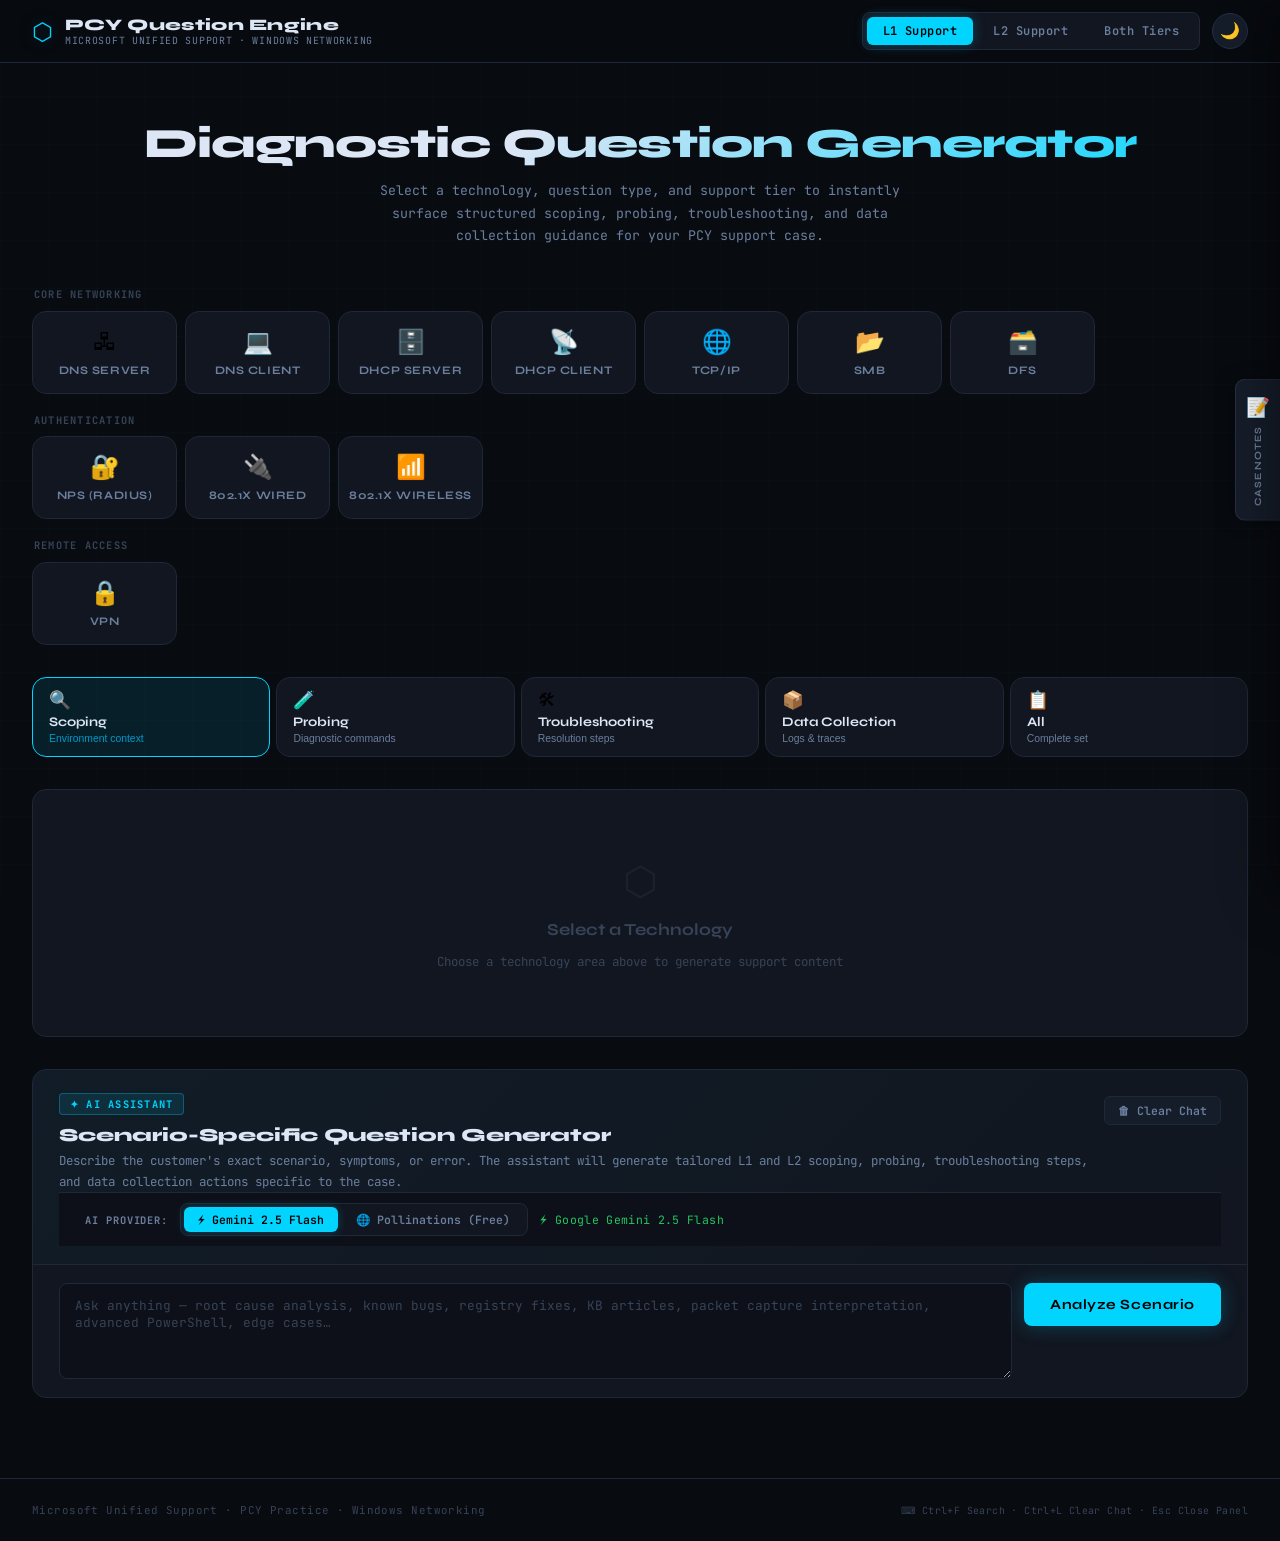
==== index.html @ 1c59b658 "ver1.7 — files at root" ====
<!DOCTYPE html>
<html lang="en">
<head>
  <meta charset="UTF-8" />
  <meta name="viewport" content="width=device-width, initial-scale=1.0"/>
  <title>PCY Question Engine — MS Unified Support</title>
  <link rel="preconnect" href="https://fonts.googleapis.com">
  <link href="https://fonts.googleapis.com/css2?family=JetBrains+Mono:wght@400;600;700&family=Syne:wght@400;600;700;800&display=swap" rel="stylesheet">
  <link rel="stylesheet" href="styles.css"/>
</head>
<body>

<div class="bg-grid"></div>

<header class="header">
  <div class="header-inner">
    <div class="logo">
      <span class="logo-icon">⬡</span>
      <div class="logo-text">
        <span class="logo-title">PCY Question Engine</span>
        <span class="logo-sub">Microsoft Unified Support · Windows Networking</span>
      </div>
    </div>
    <div class="header-right">
      <div class="tier-toggle">
        <button class="tier-btn active" data-tier="l1" onclick="setTier('l1')" aria-label="L1 Support tier">L1 Support</button>
        <button class="tier-btn" data-tier="l2" onclick="setTier('l2')" aria-label="L2 Support tier">L2 Support</button>
        <button class="tier-btn" data-tier="both" onclick="setTier('both')" aria-label="Both tiers">Both Tiers</button>
      </div>
      <button class="theme-toggle" id="themeToggle" onclick="toggleTheme()" aria-label="Toggle theme">
        <span class="theme-toggle-icon" id="themeIcon">🌙</span>
        <span class="theme-toggle-tooltip" id="themeTooltip">Light</span>
      </button>
    </div>
  </div>
</header>

<main class="main">

  <section class="hero">
    <h1 class="hero-title">Diagnostic Question Generator</h1>
    <p class="hero-sub">Select a technology, question type, and support tier to instantly surface structured scoping, probing, troubleshooting, and data collection guidance for your PCY support case.</p>
  </section>

  <!-- Technology Selection -->
  <div class="controls-row" id="techSection"></div>

  <!-- Question Type Tabs -->
  <div class="qtype-tabs" id="questionTypeRow">
    <button class="qtype-tab active" data-type="scoping" onclick="setQtype('scoping')" aria-label="Scoping questions">
      <span class="qtype-tab-icon">🔍</span><span class="qtype-tab-label">Scoping</span>
      <span class="qtype-tab-desc">Environment context</span>
    </button>
    <button class="qtype-tab" data-type="probing" onclick="setQtype('probing')" aria-label="Probing questions">
      <span class="qtype-tab-icon">🧪</span><span class="qtype-tab-label">Probing</span>
      <span class="qtype-tab-desc">Diagnostic commands</span>
    </button>
    <button class="qtype-tab" data-type="troubleshooting" onclick="setQtype('troubleshooting')" aria-label="Troubleshooting steps">
      <span class="qtype-tab-icon">🛠</span><span class="qtype-tab-label">Troubleshooting</span>
      <span class="qtype-tab-desc">Resolution steps</span>
    </button>
    <button class="qtype-tab" data-type="datacollection" onclick="setQtype('datacollection')" aria-label="Data collection">
      <span class="qtype-tab-icon">📦</span><span class="qtype-tab-label">Data Collection</span>
      <span class="qtype-tab-desc">Logs & traces</span>
    </button>
    <button class="qtype-tab" data-type="all" onclick="setQtype('all')" aria-label="All question types">
      <span class="qtype-tab-icon">📋</span><span class="qtype-tab-label">All</span>
      <span class="qtype-tab-desc">Complete set</span>
    </button>
  </div>

  <!-- Output Area -->
  <div class="output-area" id="outputArea">
    <div class="empty-state" id="emptyState">
      <div class="empty-icon">⬡</div>
      <div class="empty-title">Select a Technology</div>
      <div class="empty-desc">Choose a technology area above to generate support content</div>
    </div>
    <div class="questions-output" id="questionsOutput" style="display:none;">
      <div class="output-header">
        <div class="output-meta" id="outputMeta"></div>
        <div class="output-actions">
          <button class="action-btn" onclick="copyAll()" aria-label="Copy all questions">📋 Copy All</button>
          <!-- Export dropdown -->
          <div class="export-dropdown" id="exportDropdown">
            <button class="action-btn export-trigger" onclick="toggleExportMenu()" aria-haspopup="true" aria-label="Export options">⬇ Export ▾</button>
            <div class="export-menu" id="exportMenu" role="menu">
              <button class="export-item" onclick="exportTxt()" role="menuitem">📄 Export .txt</button>
              <button class="export-item" onclick="exportMd()"  role="menuitem">📝 Export .md</button>
              <button class="export-item" onclick="exportHtml()" role="menuitem">🌐 Export .html</button>
            </div>
          </div>
          <button class="action-btn" onclick="clearChecked()" aria-label="Clear all checkmarks" title="Clear checkmarks">☐ Clear Checks</button>
        </div>
      </div>
      <!-- Search bar -->
      <div class="search-bar-row">
        <span class="search-icon">🔍</span>
        <input class="search-input" id="searchInput" type="text" placeholder="Search questions… (Ctrl+F)" oninput="filterQuestions()" aria-label="Search questions"/>
        <span class="search-count" id="searchCount"></span>
        <button class="search-clear" id="searchClear" onclick="clearSearch()" aria-label="Clear search" style="display:none">✕</button>
      </div>
      <!-- Progress bar -->
      <div class="progress-bar-row" id="progressRow" style="display:none">
        <span class="progress-label" id="progressLabel">0 / 0 checked</span>
        <div class="progress-track"><div class="progress-fill" id="progressFill"></div></div>
      </div>
      <div id="questionsList"></div>
    </div>
  </div>

  <!-- AI Assistant Section -->
  <div class="ai-section" id="aiSection">
    <div class="ai-header">
      <div class="ai-header-top">
        <div>
          <span class="ai-badge">✦ AI Assistant</span>
          <h2 class="ai-title">Scenario-Specific Question Generator</h2>
          <p class="ai-desc">Describe the customer's exact scenario, symptoms, or error. The assistant will generate tailored L1 and L2 scoping, probing, troubleshooting steps, and data collection actions specific to the case.</p>
        </div>
        <button class="action-btn ai-clear-btn" onclick="clearAiChat()" aria-label="Clear chat history" title="Clear chat (Ctrl+L)">🗑 Clear Chat</button>
      </div>
      <div class="ai-provider-row">
        <span class="ai-provider-label">AI Provider:</span>
        <div class="ai-provider-toggle">
          <button class="ai-provider-btn active" id="providerGemini" onclick="setAiProvider('gemini')">⚡ Gemini 2.5 Flash</button>
          <button class="ai-provider-btn" id="providerPollinations" onclick="setAiProvider('pollinations')">🌐 Pollinations (Free)</button>
        </div>
        <span class="ai-provider-status" id="aiProviderStatus"></span>
      </div>
    </div>
    <div class="ai-input-row">
      <textarea class="ai-input" id="aiInput" placeholder="Ask anything — root cause analysis, known bugs, registry fixes, KB articles, packet capture interpretation, advanced PowerShell, edge cases…" aria-label="AI assistant input"></textarea>
      <button class="ai-btn" id="aiGenerateBtn" onclick="generateAiQuestions()" aria-label="Analyze scenario">
        <span id="aiBtnText">Analyze Scenario</span>
        <span id="aiBtnSpinner" class="spinner" style="display:none">⟳</span>
      </button>
    </div>
    <div class="ai-output" id="aiOutput" style="display:none;"></div>
  </div>

</main>

<footer class="footer">
  <span>Microsoft Unified Support · PCY Practice · Windows Networking</span>
  <span class="footer-shortcuts">⌨ Ctrl+F Search · Ctrl+L Clear Chat · Esc Close Panel</span>
</footer>

<div class="toast" id="toast" role="status" aria-live="polite">Copied!</div>

<!-- ── Case Notes Sliding Panel ─────────────────────────────── -->
<div class="cn-tab" id="cnTab" onclick="toggleCaseNotes()" role="button" aria-label="Open Case Notes panel" tabindex="0">
  <span class="cn-tab-icon">📝</span>
  <span class="cn-tab-label">Case Notes</span>
</div>

<div class="cn-overlay" id="cnOverlay" onclick="toggleCaseNotes()" aria-hidden="true"></div>

<div class="cn-panel" id="cnPanel" role="dialog" aria-label="Case Notes Builder" aria-modal="true">

  <div class="cn-panel-header">
    <div class="cn-panel-title">
      <span class="cn-panel-icon">📝</span>
      <div>
        <div class="cn-panel-name">Case Notes Builder</div>
        <div class="cn-panel-sub">MS Unified Support · ICM / SR Documentation</div>
      </div>
    </div>
    <div class="cn-header-actions">
      <span class="cn-saved-indicator" id="cnSavedIndicator"></span>
      <button class="cn-action-btn" onclick="clearAllNotes()" title="Clear all fields" aria-label="Clear all fields">🗑 Clear</button>
      <button class="cn-action-btn" onclick="copyCaseNote()" title="Copy formatted note" aria-label="Copy formatted note">📋 Copy Note</button>
      <button class="cn-close" onclick="toggleCaseNotes()" title="Close (Esc)" aria-label="Close panel">✕</button>
    </div>
  </div>

  <div class="cn-body">

    <!-- SR Meta -->
    <div class="cn-meta-row">
      <div class="cn-meta-field">
        <label class="cn-label" for="cn-sr">SR / ICM Number</label>
        <input class="cn-input" id="cn-sr" type="text" placeholder="e.g. 2409150040012345" oninput="updatePreview()">
      </div>
      <div class="cn-meta-field">
        <label class="cn-label" for="cn-date">Date</label>
        <input class="cn-input" id="cn-date" type="date" oninput="updatePreview()">
      </div>
      <div class="cn-meta-field">
        <label class="cn-label" for="cn-followup">Follow-up Date</label>
        <input class="cn-input" id="cn-followup" type="date" oninput="updatePreview()">
      </div>
      <div class="cn-meta-field">
        <label class="cn-label" for="cn-engineer">Engineer</label>
        <input class="cn-input" id="cn-engineer" type="text" placeholder="Your name / alias" oninput="updatePreview()">
      </div>
      <div class="cn-meta-field">
        <label class="cn-label" for="cn-customer">Customer</label>
        <input class="cn-input" id="cn-customer" type="text" placeholder="Customer / tenant name" oninput="updatePreview()">
      </div>
      <div class="cn-meta-field">
        <label class="cn-label" for="cn-tech">Technology</label>
        <input class="cn-input" id="cn-tech" type="text" placeholder="e.g. DNS Server, VPN, NPS" oninput="updatePreview()">
      </div>
      <div class="cn-meta-field">
        <label class="cn-label" for="cn-severity">Severity</label>
        <select class="cn-input cn-select" id="cn-severity" onchange="updatePreview()">
          <option value="">Select severity</option>
          <option>Sev A – Critical (production down)</option>
          <option>Sev B – High (significant impact)</option>
          <option>Sev C – Moderate (limited impact)</option>
          <option>Sev D – Low (minimal impact)</option>
        </select>
      </div>
      <div class="cn-meta-field">
        <label class="cn-label" for="cn-status">Case Status</label>
        <select class="cn-input cn-select" id="cn-status" onchange="updatePreview()">
          <option value="">Select status</option>
          <option>🟢 Active – In Progress</option>
          <option>🟡 Waiting on Customer</option>
          <option>🔵 Waiting on Microsoft</option>
          <option>🟣 Escalated to L2 / PG</option>
          <option>✅ Resolved</option>
          <option>🔒 Closed</option>
        </select>
      </div>
      <div class="cn-meta-field">
        <label class="cn-label" for="cn-contact">Contact Type</label>
        <select class="cn-input cn-select" id="cn-contact" onchange="updatePreview()">
          <option value="">Select type</option>
          <option>📞 Phone</option>
          <option>📧 Email</option>
          <option>💬 Teams / Chat</option>
          <option>🎥 Teams Meeting</option>
          <option>🎫 Portal / Ticket</option>
        </select>
      </div>
    </div>

    <div class="cn-divider"></div>

    <!-- Sections -->
    <div class="cn-sections">

      <div class="cn-section">
        <div class="cn-section-header">
          <span class="cn-section-icon">🔴</span>
          <span class="cn-section-title">Issue</span>
          <span class="cn-section-hint">What is the customer reporting? Include error messages, symptoms, and business impact.</span>
        </div>
        <textarea class="cn-textarea" id="cn-issue" rows="4"
          placeholder="• Describe the problem in one clear sentence&#10;• Include exact error messages or codes&#10;• State the business impact (e.g. users cannot authenticate, production workload affected)&#10;• Note when it started"
          oninput="updatePreview()"></textarea>
      </div>

      <div class="cn-section">
        <div class="cn-section-header">
          <span class="cn-section-icon">🖥</span>
          <span class="cn-section-title">Environment Details</span>
          <span class="cn-section-hint">OS versions, topology, roles, and infrastructure context.</span>
        </div>
        <textarea class="cn-textarea" id="cn-env" rows="5"
          placeholder="• OS / Windows Server version (e.g. Windows Server 2022 21H2)&#10;• Domain / Forest functional level&#10;• Number of affected machines / users / sites&#10;• Relevant roles (DC, DNS, DHCP, NPS, RRAS, etc.)&#10;• Network topology (on-prem / hybrid / Azure)&#10;• Virtualization platform (Hyper-V, VMware, Azure VM)"
          oninput="updatePreview()"></textarea>
      </div>

      <div class="cn-section">
        <div class="cn-section-header">
          <span class="cn-section-icon">🔍</span>
          <span class="cn-section-title">Assessment / Troubleshooting Done</span>
          <span class="cn-section-hint">What has already been investigated or attempted? Include findings and outcomes.</span>
        </div>
        <textarea class="cn-textarea" id="cn-assessment" rows="6"
          placeholder="• Steps already taken by customer before contacting support&#10;• Diagnostic commands run and their output / findings&#10;• Event IDs reviewed and what they showed&#10;• Hypotheses tested and results&#10;• What was ruled out&#10;• Current working theory / root cause hypothesis"
          oninput="updatePreview()"></textarea>
      </div>

      <div class="cn-section">
        <div class="cn-section-header">
          <span class="cn-section-icon">📦</span>
          <span class="cn-section-title">Data Collection</span>
          <span class="cn-section-hint">Logs, traces, and exports collected or requested.</span>
        </div>
        <textarea class="cn-textarea" id="cn-data" rows="5"
          placeholder="• Network traces collected (netsh / pktmon / Wireshark)&#10;• Event logs exported (System, Security, Application, DNS, DHCP, etc.)&#10;• Diagnostic outputs (dcdiag, repadmin, netsh, PowerShell cmdlets)&#10;• Files uploaded to workspace / DTM / secure file share&#10;• Data still pending from customer"
          oninput="updatePreview()"></textarea>
      </div>

      <div class="cn-section">
        <div class="cn-section-header">
          <span class="cn-section-icon">🔁</span>
          <span class="cn-section-title">Repro Steps</span>
          <span class="cn-section-hint">Exact steps to reproduce the issue consistently.</span>
        </div>
        <textarea class="cn-textarea" id="cn-repro" rows="5"
          placeholder="1. Start from a known-good state (describe baseline)&#10;2. Perform action X on machine Y&#10;3. Observe symptom Z&#10;• Is the issue 100% reproducible or intermittent?&#10;• Repro rate (e.g. 3 out of 5 attempts)&#10;• Any known workaround that temporarily resolves it?"
          oninput="updatePreview()"></textarea>
      </div>

      <div class="cn-section">
        <div class="cn-section-header">
          <span class="cn-section-icon">🕐</span>
          <span class="cn-section-title">Recent Changes</span>
          <span class="cn-section-hint">Any changes made before the issue started — patches, config, infra, or personnel.</span>
        </div>
        <textarea class="cn-textarea" id="cn-changes" rows="4"
          placeholder="• Windows Updates / patches applied (KB numbers if known)&#10;• Group Policy or AD changes&#10;• Network / firewall / switch configuration changes&#10;• Certificate renewals or PKI changes&#10;• Hardware replacements or VM migrations&#10;• Third-party software installs or updates"
          oninput="updatePreview()"></textarea>
      </div>

      <div class="cn-section">
        <div class="cn-section-header">
          <span class="cn-section-icon">📋</span>
          <span class="cn-section-title">Action Plan</span>
          <span class="cn-section-hint">Next steps split by owner.</span>
        </div>
        <div class="cn-action-split">
          <div class="cn-action-col">
            <div class="cn-action-col-label pending-customer">⏳ Pending on Customer</div>
            <textarea class="cn-textarea" id="cn-action-customer" rows="5"
              placeholder="• Run [command] and share output&#10;• Collect [log/trace] during next occurrence&#10;• Confirm if [workaround] resolves the issue&#10;• Schedule maintenance window for [test]&#10;• Provide access to [server/environment]"
              oninput="updatePreview()"></textarea>
          </div>
          <div class="cn-action-col">
            <div class="cn-action-col-label pending-ms">🔬 Pending on Microsoft</div>
            <textarea class="cn-textarea" id="cn-action-ms" rows="5"
              placeholder="• Review [logs/trace] provided by customer&#10;• Research KB / known issue for [symptom]&#10;• Consult with L2 / escalation team on [finding]&#10;• Prepare advanced data collection steps&#10;• Follow up by [date/time]"
              oninput="updatePreview()"></textarea>
          </div>
        </div>
      </div>

      <div class="cn-section">
        <div class="cn-section-header">
          <span class="cn-section-icon">✅</span>
          <span class="cn-section-title">Resolution / Root Cause</span>
          <span class="cn-section-hint">What ultimately fixed the issue? Document the root cause for closure notes.</span>
        </div>
        <textarea class="cn-textarea" id="cn-resolution" rows="4"
          placeholder="• Root cause identified (e.g. expired certificate, misconfigured GPO, stale DNS record)&#10;• Fix applied (exact steps taken to resolve)&#10;• KB article or known issue reference if applicable&#10;• Verification steps confirming resolution&#10;• Preventive measures recommended"
          oninput="updatePreview()"></textarea>
      </div>

      <div class="cn-section">
        <div class="cn-section-header">
          <span class="cn-section-icon">🔗</span>
          <span class="cn-section-title">KB / Escalation References</span>
          <span class="cn-section-hint">KB articles, bug numbers, escalation details, and related SRs.</span>
        </div>
        <div class="cn-ref-row">
          <div class="cn-meta-field">
            <label class="cn-label" for="cn-kb">KB / Known Issue</label>
            <input class="cn-input" id="cn-kb" type="text" placeholder="e.g. KB5034441, Bug #12345678" oninput="updatePreview()">
          </div>
          <div class="cn-meta-field">
            <label class="cn-label" for="cn-escalation">Escalated To</label>
            <input class="cn-input" id="cn-escalation" type="text" placeholder="e.g. L2 Engineer / PG alias" oninput="updatePreview()">
          </div>
          <div class="cn-meta-field">
            <label class="cn-label" for="cn-related-sr">Related SR(s)</label>
            <input class="cn-input" id="cn-related-sr" type="text" placeholder="e.g. 2409150040099999" oninput="updatePreview()">
          </div>
        </div>
      </div>

      <div class="cn-section">
        <div class="cn-section-header">
          <span class="cn-section-icon">💬</span>
          <span class="cn-section-title">Additional Notes</span>
          <span class="cn-section-hint">Internal notes, customer sentiment, escalation context.</span>
        </div>
        <textarea class="cn-textarea" id="cn-notes" rows="3"
          placeholder="• Customer sentiment / urgency level&#10;• Escalation path (L2 / PG / Partner)&#10;• Related SRs or known issues&#10;• Internal notes not for customer-facing communication"
          oninput="updatePreview()"></textarea>
      </div>

    </div><!-- end cn-sections -->

    <pre class="cn-preview" id="cnPreview" style="display:none"></pre>

  </div><!-- end cn-body -->
</div><!-- end cn-panel -->

<script src="questions.js"></script>
<script src="app.js"></script>
</body>
</html>
---- styles.css ----
/* ── Variables ───────────────────────────────────────────────── */
:root {
  --bg:        #080b10;
  --bg2:       #0d1018;
  --surface:   #111620;
  --surface2:  #161d2a;
  --surface3:  #1c2436;
  --border:    #1e2838;
  --border2:   #252f42;
  --accent:    #00d4ff;
  --accent2:   #0099cc;
  --accent-dim:rgba(0,212,255,0.10);
  --accent-glow:rgba(0,212,255,0.25);
  --l1:        #22c55e;
  --l2:        #f59e0b;
  --l1-dim:    rgba(34,197,94,0.12);
  --l2-dim:    rgba(245,158,11,0.12);
  --text:      #dce6f5;
  --text2:     #6b7f9e;
  --text3:     #374357;
  --red:       #ef4444;
  --cat-auth:  #a78bfa;
  --cat-remote:#fb923c;
  --head: 'Syne', sans-serif;
  --mono: 'JetBrains Mono', monospace;
  --r:    8px;
  --rl:   14px;
}

/* ── Reset ───────────────────────────────────────────────────── */
*,*::before,*::after{box-sizing:border-box;margin:0;padding:0}
html{font-size:16px;scroll-behavior:smooth}
body{background:var(--bg);color:var(--text);font-family:var(--mono);min-height:100vh;overflow-x:hidden}

/* ── Background ──────────────────────────────────────────────── */
.bg-grid{
  position:fixed;inset:0;z-index:0;pointer-events:none;
  background-image:
    linear-gradient(rgba(0,212,255,0.025) 1px,transparent 1px),
    linear-gradient(90deg,rgba(0,212,255,0.025) 1px,transparent 1px);
  background-size:48px 48px;
}

/* ── Header ──────────────────────────────────────────────────── */
.header{
  position:sticky;top:0;z-index:100;
  background:rgba(8,11,16,0.92);backdrop-filter:blur(14px);
  border-bottom:1px solid var(--border);padding:0 2rem;
}
.header-inner{
  max-width:1280px;margin:0 auto;
  display:flex;align-items:center;justify-content:space-between;
  height:62px;gap:1.5rem;
}
.logo{display:flex;align-items:center;gap:12px}
.logo-icon{font-size:1.5rem;color:var(--accent);filter:drop-shadow(0 0 8px var(--accent-glow))}
.logo-title{font-family:var(--head);font-weight:800;font-size:1rem;color:var(--text);display:block;letter-spacing:.02em}
.logo-sub{font-size:.62rem;color:var(--text2);letter-spacing:.07em;text-transform:uppercase;display:block}

.header-right{
  display:flex;align-items:center;gap:12px;
}

.tier-toggle{display:flex;gap:4px;background:var(--surface);border:1px solid var(--border);border-radius:var(--r);padding:4px}
.tier-btn{
  background:none;border:none;cursor:pointer;
  padding:6px 16px;border-radius:6px;
  font-family:var(--mono);font-size:.75rem;font-weight:600;
  color:var(--text2);transition:all .18s;letter-spacing:.04em;
}
.tier-btn:hover{color:var(--text);background:var(--surface2)}
.tier-btn.active{background:var(--accent);color:#000;box-shadow:0 0 14px var(--accent-glow)}

/* ── Main ────────────────────────────────────────────────────── */
.main{
  position:relative;z-index:1;
  max-width:1280px;margin:0 auto;
  padding:2.5rem 2rem 5rem;
  display:flex;flex-direction:column;gap:2rem;
}

/* ── Hero ────────────────────────────────────────────────────── */
.hero{text-align:center;padding:1rem 0 .5rem}
.hero-title{
  font-family:var(--head);font-size:clamp(1.8rem,4vw,2.6rem);
  font-weight:800;letter-spacing:-.02em;
  background:linear-gradient(135deg,var(--text) 40%,var(--accent));
  -webkit-background-clip:text;-webkit-text-fill-color:transparent;background-clip:text;
}
.hero-sub{color:var(--text2);font-size:.83rem;margin-top:.7rem;max-width:580px;margin-left:auto;margin-right:auto;line-height:1.7}

/* ── Tech Groups ─────────────────────────────────────────────── */
.controls-row{display:flex;flex-direction:column;gap:1.2rem}
.tech-group{display:flex;flex-direction:column;gap:.6rem}
.tech-group-label{
  font-size:.65rem;font-weight:700;letter-spacing:.12em;text-transform:uppercase;
  color:var(--text3);padding:0 2px;
}
.tech-grid{display:grid;grid-template-columns:repeat(auto-fill,minmax(140px,1fr));gap:8px}
.tech-btn{
  display:flex;flex-direction:column;align-items:center;gap:7px;
  background:var(--surface);border:1px solid var(--border);
  border-radius:var(--rl);padding:16px 10px;
  cursor:pointer;transition:all .18s;text-align:center;
}
.tech-btn:hover{border-color:var(--border2);background:var(--surface2);transform:translateY(-2px)}
.tech-btn.active{
  border-color:var(--accent);background:var(--accent-dim);
  box-shadow:0 0 20px var(--accent-glow),inset 0 0 20px rgba(0,212,255,.04);
}
.tech-icon{font-size:1.5rem}
.tech-label{font-family:var(--head);font-size:.72rem;font-weight:700;color:var(--text2);letter-spacing:.05em;text-transform:uppercase}
.tech-btn.active .tech-label{color:var(--accent)}

/* ── Question Type Tabs ──────────────────────────────────────── */
.qtype-tabs{display:flex;gap:6px;flex-wrap:wrap}
.qtype-tab{
  flex:1;min-width:120px;
  display:flex;flex-direction:column;align-items:flex-start;gap:3px;
  background:var(--surface);border:1px solid var(--border);
  border-radius:var(--rl);padding:12px 16px;
  cursor:pointer;transition:all .18s;text-align:left;
}
.qtype-tab:hover{background:var(--surface2);border-color:var(--border2)}
.qtype-tab.active{border-color:var(--accent);background:var(--accent-dim)}
.qtype-tab-icon{font-size:1.1rem}
.qtype-tab-label{font-family:var(--head);font-size:.82rem;font-weight:700;color:var(--text)}
.qtype-tab-desc{font-size:.65rem;color:var(--text2)}
.qtype-tab.active .qtype-tab-desc{color:var(--accent2)}

/* ── Output Area ─────────────────────────────────────────────── */
.output-area{background:var(--surface);border:1px solid var(--border);border-radius:var(--rl);min-height:240px;overflow:hidden}
.empty-state{display:flex;flex-direction:column;align-items:center;justify-content:center;padding:4rem;gap:12px;color:var(--text3)}
.empty-icon{font-size:2.5rem;opacity:.25}
.empty-title{font-family:var(--head);font-size:1.05rem;font-weight:700}
.empty-desc{font-size:.78rem;text-align:center;line-height:1.6}

.output-header{
  display:flex;align-items:center;justify-content:space-between;flex-wrap:wrap;
  padding:14px 20px;border-bottom:1px solid var(--border);gap:10px;
}
.output-meta{display:flex;gap:7px;flex-wrap:wrap}
.meta-tag{
  background:var(--surface2);border:1px solid var(--border);
  border-radius:5px;padding:4px 11px;
  font-size:.7rem;font-weight:600;color:var(--text2);letter-spacing:.04em;
}
.meta-tag.tier-l1{border-color:rgba(34,197,94,.3);color:var(--l1);background:var(--l1-dim)}
.meta-tag.tier-l2{border-color:rgba(245,158,11,.3);color:var(--l2);background:var(--l2-dim)}
.meta-tag.tier-both{border-color:rgba(0,212,255,.3);color:var(--accent);background:var(--accent-dim)}
.output-actions{display:flex;gap:7px;align-items:center}
.action-btn{
  background:var(--surface2);border:1px solid var(--border);
  border-radius:6px;padding:6px 13px;cursor:pointer;
  font-family:var(--mono);font-size:.72rem;font-weight:600;
  color:var(--text2);transition:all .15s;
}
.action-btn:hover{border-color:var(--accent);color:var(--accent)}

/* ── Export Dropdown ─────────────────────────────────────────────── */
.export-dropdown{position:relative}
.export-menu{
  display:none;position:absolute;top:calc(100% + 6px);right:0;
  background:var(--surface2);border:1px solid var(--border2);
  border-radius:var(--r);overflow:hidden;
  box-shadow:0 8px 24px rgba(0,0,0,0.35);z-index:50;
  min-width:160px;
}
.export-menu.open{display:block}
.export-item{
  display:block;width:100%;text-align:left;
  background:none;border:none;cursor:pointer;
  padding:9px 14px;
  font-family:var(--mono);font-size:.75rem;font-weight:600;
  color:var(--text2);transition:background .12s;
}
.export-item:hover{background:var(--surface3);color:var(--accent)}
body.theme-glass .export-menu{
  background:rgba(255,255,255,0.85);
  border-color:rgba(180,210,240,0.60);
  backdrop-filter:blur(16px);
  -webkit-backdrop-filter:blur(16px);
  box-shadow:0 8px 24px rgba(100,150,220,0.18);
}
body.theme-glass .export-item:hover{background:rgba(0,119,204,0.08);color:var(--accent)}

/* ── Question Sections ───────────────────────────────────────── */
.question-section{padding:0}
.question-section+.question-section{border-top:1px solid var(--border)}

.section-label{
  display:flex;align-items:center;gap:9px;
  padding:11px 20px;background:var(--bg2);border-bottom:1px solid var(--border);
  flex-wrap:wrap;
}
.label-icon{font-size:1rem}
.label-tier{
  font-size:.65rem;font-weight:700;letter-spacing:.1em;padding:3px 9px;border-radius:4px;
}
.label-tier.l1{background:var(--l1-dim);color:var(--l1);border:1px solid rgba(34,197,94,.3)}
.label-tier.l2{background:var(--l2-dim);color:var(--l2);border:1px solid rgba(245,158,11,.3)}
.label-type{font-family:var(--head);font-size:.8rem;font-weight:700;color:var(--text)}
.label-desc{font-size:.68rem;color:var(--text2)}
.label-count{font-size:.67rem;color:var(--text3);margin-left:auto}

.question-item{
  display:flex;align-items:flex-start;gap:14px;
  padding:13px 20px;border-bottom:1px solid var(--border);
  transition:background .12s;
}
.question-item:hover{background:var(--surface2)}
.question-item:last-child{border-bottom:none}
.q-num{font-size:.67rem;font-weight:700;color:var(--text3);min-width:22px;padding-top:2px;letter-spacing:.05em}
.q-text{flex:1;font-size:.83rem;color:var(--text);line-height:1.65}
.q-copy{
  background:none;border:1px solid transparent;border-radius:4px;
  padding:2px 7px;cursor:pointer;color:var(--text3);
  font-size:.78rem;transition:all .13s;opacity:0;flex-shrink:0;
}
.question-item:hover .q-copy{opacity:1}
.q-copy:hover{border-color:var(--accent);color:var(--accent)}

/* ── Search Bar ───────────────────────────────────────────────── */
.search-bar-row{
  display:flex;align-items:center;gap:8px;
  padding:10px 20px;border-bottom:1px solid var(--border);
  background:var(--bg2);
}
.search-icon{font-size:.9rem;color:var(--text3);flex-shrink:0}
.search-input{
  flex:1;background:transparent;border:none;
  font-family:var(--mono);font-size:.8rem;color:var(--text);
  outline:none;
}
.search-input::placeholder{color:var(--text3)}
.search-count{
  font-size:.68rem;color:var(--text2);white-space:nowrap;
  font-weight:600;letter-spacing:.04em;
}
.search-clear{
  background:none;border:none;cursor:pointer;
  color:var(--text3);font-size:.8rem;padding:2px 5px;
  border-radius:4px;transition:color .13s;
}
.search-clear:hover{color:var(--red)}
.q-hidden{display:none}
.q-highlight{background:rgba(0,212,255,0.18);border-radius:2px;color:var(--accent)}
body.theme-glass .q-highlight{background:rgba(0,119,204,0.15);color:var(--accent)}
body.theme-glass .search-bar-row{background:rgba(220,232,248,0.55);border-bottom:1px solid rgba(180,210,240,0.45)}

/* ── Checkbox & Progress ───────────────────────────────────────────── */
.q-check{
  appearance:none;-webkit-appearance:none;
  width:16px;height:16px;flex-shrink:0;
  border:1.5px solid var(--border2);border-radius:4px;
  background:var(--surface);cursor:pointer;
  transition:all .15s;margin-top:2px;
}
.q-check:checked{
  background:var(--l1);border-color:var(--l1);
  background-image:url("data:image/svg+xml,%3Csvg xmlns='http://www.w3.org/2000/svg' viewBox='0 0 12 12'%3E%3Cpath d='M2 6l3 3 5-5' stroke='%23000' stroke-width='1.8' fill='none' stroke-linecap='round'/%3E%3C/svg%3E");
  background-repeat:no-repeat;background-position:center;
}
.question-item.checked{
  background:rgba(34,197,94,0.06);
}
.question-item.checked .q-text{
  color:var(--text2);
  text-decoration:line-through;
  text-decoration-color:rgba(34,197,94,0.4);
}
.progress-bar-row{
  display:flex;align-items:center;gap:12px;
  padding:8px 20px;border-bottom:1px solid var(--border);
  background:var(--bg2);
}
.progress-label{
  font-size:.68rem;font-weight:700;color:var(--text2);
  white-space:nowrap;letter-spacing:.04em;
}
.progress-track{
  flex:1;height:4px;background:var(--border);
  border-radius:2px;overflow:hidden;
}
.progress-fill{
  height:100%;width:0%;background:var(--l1);
  border-radius:2px;transition:width .25s;
}
body.theme-glass .q-check{background:rgba(255,255,255,0.55);border-color:rgba(160,190,230,0.60)}
body.theme-glass .q-check:checked{background:var(--l1);border-color:var(--l1)}
body.theme-glass .question-item.checked{background:rgba(22,163,74,0.06)}
body.theme-glass .progress-bar-row{background:rgba(220,232,248,0.55);border-bottom:1px solid rgba(180,210,240,0.45)}
body.theme-glass .progress-track{background:rgba(180,210,240,0.45)}

/* ── AI Section ──────────────────────────────────────────────── */
.ai-section{
  background:var(--surface);border:1px solid var(--border);
  border-radius:var(--rl);overflow:hidden;
}
.ai-header{
  padding:22px 26px 18px;
  border-bottom:1px solid var(--border);
  background:linear-gradient(135deg,rgba(0,212,255,.03),transparent);
}
.ai-badge{
  display:inline-block;font-size:.65rem;font-weight:700;letter-spacing:.12em;text-transform:uppercase;
  color:var(--accent);background:var(--accent-dim);border:1px solid rgba(0,212,255,.3);
  border-radius:4px;padding:3px 10px;margin-bottom:9px;
}
.ai-title{font-family:var(--head);font-size:1.15rem;font-weight:800;color:var(--text);margin-bottom:5px}
.ai-desc{font-size:.78rem;color:var(--text2);line-height:1.65}
.ai-header-top{display:flex;align-items:flex-start;justify-content:space-between;gap:16px}
.ai-clear-btn{align-self:flex-start;flex-shrink:0;margin-top:4px}

/* ── AI Provider Selector ───────────────────────────────────────────── */
.ai-provider-row{
  display:flex;align-items:center;gap:12px;flex-wrap:wrap;
  padding:10px 26px;border-top:1px solid var(--border);
  background:var(--bg2);
}
.ai-provider-label{
  font-size:.65rem;font-weight:700;letter-spacing:.09em;
  text-transform:uppercase;color:var(--text2);white-space:nowrap;
}
.ai-provider-toggle{
  display:flex;gap:4px;
  background:var(--surface);border:1px solid var(--border);
  border-radius:var(--r);padding:3px;
}
.ai-provider-btn{
  background:none;border:none;cursor:pointer;
  padding:5px 14px;border-radius:6px;
  font-family:var(--mono);font-size:.72rem;font-weight:600;
  color:var(--text2);transition:all .18s;white-space:nowrap;
}
.ai-provider-btn:hover{color:var(--text);background:var(--surface2)}
.ai-provider-btn.active{background:var(--accent);color:#000;box-shadow:0 0 10px var(--accent-glow)}
.ai-provider-status{
  font-size:.72rem;color:var(--text2);letter-spacing:.03em;
}
body.theme-glass .ai-provider-row{
  background:rgba(220,232,248,0.55);border-top:1px solid rgba(180,210,240,0.45);
}
body.theme-glass .ai-provider-toggle{
  background:rgba(255,255,255,0.50);border-color:rgba(160,190,230,0.55);
}
body.theme-glass .ai-provider-btn.active{
  background:var(--accent);color:#fff;
}

/* ── Footer shortcuts hint ───────────────────────────────────────────── */
.footer-shortcuts{font-size:.62rem;color:var(--text3);letter-spacing:.04em}

.ai-input-row{display:flex;gap:12px;padding:18px 26px;flex-wrap:wrap}

/* ── AI Key Row ──────────────────────────────────────────────── */
.ai-key-row{
  display:flex;align-items:center;gap:10px;flex-wrap:wrap;
  padding:12px 26px;border-bottom:1px solid var(--border);
  background:var(--bg2);
}
.ai-key-input{
  flex:1;min-width:260px;background:var(--surface);border:1px solid var(--border);
  border-radius:var(--r);padding:8px 12px;
  font-family:var(--mono);font-size:.78rem;color:var(--text);
  transition:border .18s;
}
.ai-key-input:focus{outline:none;border-color:var(--accent)}
.ai-key-input::placeholder{color:var(--text3)}
.ai-key-btn{
  background:var(--surface2);border:1px solid var(--border2);
  border-radius:var(--r);padding:8px 16px;cursor:pointer;
  font-family:var(--mono);font-size:.75rem;font-weight:600;
  color:var(--text2);transition:all .15s;white-space:nowrap;
}
.ai-key-btn:hover{border-color:var(--accent);color:var(--accent)}
.ai-key-link{
  font-size:.72rem;color:var(--accent2);text-decoration:none;white-space:nowrap;
}
.ai-key-link:hover{color:var(--accent)}
.ai-input{
  flex:1;min-width:260px;background:var(--bg2);border:1px solid var(--border);
  border-radius:var(--r);padding:13px 15px;
  font-family:var(--mono);font-size:.8rem;color:var(--text);
  resize:vertical;min-height:96px;transition:border .18s;
}
.ai-input:focus{outline:none;border-color:var(--accent)}
.ai-input::placeholder{color:var(--text3)}
.ai-btn{
  background:var(--accent);border:none;border-radius:var(--r);
  padding:13px 26px;cursor:pointer;
  font-family:var(--head);font-size:.88rem;font-weight:700;
  color:#000;letter-spacing:.04em;align-self:flex-start;
  transition:all .18s;box-shadow:0 0 20px var(--accent-glow);white-space:nowrap;
}
.ai-btn:hover{background:#33deff;box-shadow:0 0 30px var(--accent-glow)}
.ai-btn:disabled{opacity:.45;cursor:not-allowed}
.spinner{display:inline-block;animation:spin 1s linear infinite}
@keyframes spin{to{transform:rotate(360deg)}}

.ai-output{
  border-top:1px solid var(--border);
  display:flex;flex-direction:column;gap:0;
  max-height:600px;overflow-y:auto;padding:16px 20px;
}
.ai-bubble{
  max-width:88%;margin-bottom:12px;
  padding:12px 16px;border-radius:var(--rl);
  font-size:.82rem;line-height:1.7;
}
.ai-bubble-user{
  align-self:flex-end;
  background:var(--accent-dim);border:1px solid rgba(0,212,255,.25);
  color:var(--text);
}
.ai-bubble-assistant{
  align-self:flex-start;
  background:var(--surface2);border:1px solid var(--border2);
  color:var(--text);
}
.ai-bubble-error{
  align-self:flex-start;
  background:rgba(239,68,68,.1);border:1px solid rgba(239,68,68,.3);
  color:var(--red);
}
.ai-bubble-text{
  white-space:pre-wrap;word-break:break-word;
  font-family:var(--mono);font-size:.82rem;line-height:1.7;
  background:none;border:none;padding:0;margin:0;
}
.ai-error{padding:18px 26px;color:var(--red);font-size:.82rem}

/* ── Footer ──────────────────────────────────────────────────── */
.footer{
  position:relative;z-index:1;
  display:flex;justify-content:space-between;align-items:center;flex-wrap:wrap;gap:8px;
  padding:1.5rem 2rem;max-width:1280px;margin:0 auto;
  font-size:.68rem;color:var(--text3);letter-spacing:.04em;
  border-top:1px solid var(--border);
}

/* ── Toast ───────────────────────────────────────────────────── */
.toast{
  position:fixed;bottom:2rem;right:2rem;z-index:9999;
  background:var(--accent);color:#000;
  font-family:var(--mono);font-size:.78rem;font-weight:700;
  padding:9px 18px;border-radius:var(--r);
  transform:translateY(16px);opacity:0;
  transition:all .25s;pointer-events:none;
  box-shadow:0 4px 20px var(--accent-glow);
}
.toast.show{transform:translateY(0);opacity:1}

/* ── Scrollbar ───────────────────────────────────────────────── */
::-webkit-scrollbar{width:5px}
::-webkit-scrollbar-track{background:var(--bg)}
::-webkit-scrollbar-thumb{background:var(--border);border-radius:3px}
::-webkit-scrollbar-thumb:hover{background:var(--accent2)}

/* ── Case Notes Panel ───────────────────────────────────────────────── */

/* Clickable tab on the right edge */
.cn-tab{
  position:fixed;right:0;top:50%;transform:translateY(-50%);
  z-index:200;
  display:flex;flex-direction:column;align-items:center;gap:6px;
  background:var(--surface2);border:1px solid var(--border2);
  border-right:none;border-radius:10px 0 0 10px;
  padding:14px 10px;cursor:pointer;
  transition:all .2s;
  box-shadow:-3px 0 18px rgba(0,0,0,0.25);
}
.cn-tab:hover{
  background:var(--accent-dim);border-color:var(--accent);
  box-shadow:-3px 0 22px var(--accent-glow);
}
.cn-tab-icon{font-size:1.2rem}
.cn-tab-label{
  font-family:var(--head);font-size:.6rem;font-weight:700;
  letter-spacing:.1em;text-transform:uppercase;
  color:var(--text2);writing-mode:vertical-rl;
  text-orientation:mixed;transform:rotate(180deg);
}
.cn-tab:hover .cn-tab-label{color:var(--accent)}

/* Overlay */
.cn-overlay{
  position:fixed;inset:0;z-index:299;
  background:rgba(0,0,0,0.45);
  backdrop-filter:blur(3px);
  opacity:0;pointer-events:none;
  transition:opacity .3s;
}
.cn-overlay.open{opacity:1;pointer-events:all}

/* Sliding panel */
.cn-panel{
  position:fixed;top:0;right:0;bottom:0;
  width:min(680px,96vw);
  z-index:300;
  background:var(--surface);
  border-left:1px solid var(--border2);
  box-shadow:-8px 0 48px rgba(0,0,0,0.45);
  display:flex;flex-direction:column;
  transform:translateX(100%);
  transition:transform .32s cubic-bezier(.4,0,.2,1);
  overflow:hidden;
}
.cn-panel.open{transform:translateX(0)}

/* Panel header */
.cn-panel-header{
  display:flex;align-items:center;justify-content:space-between;
  padding:16px 20px;gap:12px;
  background:var(--bg2);
  border-bottom:1px solid var(--border);
  flex-shrink:0;
}
.cn-panel-title{display:flex;align-items:center;gap:12px}
.cn-panel-icon{font-size:1.4rem}
.cn-panel-name{
  font-family:var(--head);font-size:.95rem;font-weight:800;
  color:var(--text);letter-spacing:.01em;
}
.cn-panel-sub{font-size:.62rem;color:var(--text2);letter-spacing:.06em;text-transform:uppercase;margin-top:2px}
.cn-header-actions{display:flex;align-items:center;gap:8px}
.cn-action-btn{
  background:var(--surface2);border:1px solid var(--border2);
  border-radius:6px;padding:6px 13px;cursor:pointer;
  font-family:var(--mono);font-size:.72rem;font-weight:600;
  color:var(--text2);transition:all .15s;white-space:nowrap;
}
.cn-action-btn:hover{border-color:var(--accent);color:var(--accent)}
.cn-saved-indicator{
  font-size:.65rem;color:var(--l1);letter-spacing:.04em;
  opacity:0;transition:opacity .4s;
}
.cn-saved-indicator.show{opacity:1}
.cn-close{
  background:none;border:1px solid var(--border);
  border-radius:6px;width:30px;height:30px;
  cursor:pointer;color:var(--text2);font-size:.9rem;
  display:flex;align-items:center;justify-content:center;
  transition:all .15s;
}
.cn-close:hover{border-color:var(--red);color:var(--red)}

/* Scrollable body */
.cn-body{
  flex:1;overflow-y:auto;
  padding:20px;
  display:flex;flex-direction:column;gap:0;
}

/* Meta row */
.cn-meta-row{
  display:grid;
  grid-template-columns:repeat(auto-fill,minmax(180px,1fr));
  gap:10px;margin-bottom:4px;
}
.cn-meta-field{display:flex;flex-direction:column;gap:5px}
.cn-label{
  font-size:.65rem;font-weight:700;letter-spacing:.09em;
  text-transform:uppercase;color:var(--text2);
}
.cn-input{
  background:var(--bg2);border:1px solid var(--border);
  border-radius:var(--r);padding:7px 10px;
  font-family:var(--mono);font-size:.78rem;color:var(--text);
  transition:border .15s;
  color-scheme:dark;
}
.cn-input:focus{outline:none;border-color:var(--accent)}
.cn-input::placeholder{color:var(--text3)}
.cn-select{cursor:pointer;appearance:none;background-image:url("data:image/svg+xml,%3Csvg xmlns='http://www.w3.org/2000/svg' width='10' height='6'%3E%3Cpath d='M0 0l5 6 5-6z' fill='%236b7f9e'/%3E%3C/svg%3E");background-repeat:no-repeat;background-position:right 10px center}

/* Date input — force visible calendar icon in dark mode */
input[type="date"].cn-input{
  background:var(--surface2);
  border:1px solid var(--accent2);
  color:var(--text);
  padding-right:8px;
}
input[type="date"].cn-input::-webkit-calendar-picker-indicator{
  background-color:var(--accent2);
  border-radius:3px;
  padding:2px;
  cursor:pointer;
  filter:invert(1);
  opacity:1;
}
input[type="date"].cn-input::-webkit-calendar-picker-indicator:hover{
  background-color:var(--accent);
}

.cn-divider{height:1px;background:var(--border);margin:16px 0}

/* Sections */
.cn-sections{display:flex;flex-direction:column;gap:16px}
.cn-section{
  background:var(--surface2);border:1px solid var(--border);
  border-radius:var(--rl);overflow:hidden;
}
.cn-section-header{
  display:flex;align-items:baseline;gap:8px;flex-wrap:wrap;
  padding:10px 14px;background:var(--bg2);
  border-bottom:1px solid var(--border);
}
.cn-section-icon{font-size:.95rem}
.cn-section-title{
  font-family:var(--head);font-size:.82rem;font-weight:700;
  color:var(--text);white-space:nowrap;
}
.cn-section-hint{
  font-size:.67rem;color:var(--text2);line-height:1.5;
}
.cn-textarea{
  width:100%;background:transparent;border:none;
  padding:12px 14px;
  font-family:var(--mono);font-size:.78rem;color:var(--text);
  line-height:1.65;resize:vertical;
  transition:background .12s;
}
.cn-textarea:focus{outline:none;background:rgba(0,212,255,0.03)}
.cn-textarea::placeholder{color:var(--text3);font-size:.74rem}

/* Action plan split */
.cn-action-split{display:grid;grid-template-columns:1fr 1fr;gap:0}
.cn-action-col{display:flex;flex-direction:column}
.cn-action-col:first-child{border-right:1px solid var(--border)}
.cn-action-col-label{
  font-size:.67rem;font-weight:700;letter-spacing:.08em;
  text-transform:uppercase;padding:8px 14px;
  border-bottom:1px solid var(--border);
}
.pending-customer{color:var(--l2);background:var(--l2-dim)}
.pending-ms{color:var(--accent);background:var(--accent-dim)}

/* Preview */
.cn-preview-header{
  display:flex;align-items:center;justify-content:space-between;
  margin-bottom:10px;
}
.cn-preview-title{
  font-family:var(--head);font-size:.82rem;font-weight:700;color:var(--text2);
}
.cn-preview{
  background:var(--bg2);border:1px solid var(--border);
  border-radius:var(--rl);padding:16px;
  font-family:var(--mono);font-size:.75rem;
  color:var(--text);line-height:1.7;
  white-space:pre-wrap;word-break:break-word;
  max-height:360px;overflow-y:auto;
}

/* ── Glass theme overrides for Case Notes ─────────────────────────────── */
body.theme-glass .cn-tab{
  background:rgba(255,255,255,0.60);
  border-color:rgba(160,190,230,0.60);
  backdrop-filter:blur(14px);
  -webkit-backdrop-filter:blur(14px);
  box-shadow:-3px 0 18px rgba(100,150,220,0.15);
}
body.theme-glass .cn-tab:hover{
  background:rgba(255,255,255,0.80);
  border-color:var(--accent);
}
body.theme-glass .cn-panel{
  background:rgba(240,246,255,0.88);
  border-left:1px solid rgba(180,210,240,0.55);
  backdrop-filter:blur(28px) saturate(1.5);
  -webkit-backdrop-filter:blur(28px) saturate(1.5);
  box-shadow:-8px 0 48px rgba(100,150,220,0.20);
}
body.theme-glass .cn-panel-header{
  background:rgba(220,232,248,0.70);
  border-bottom:1px solid rgba(180,210,240,0.50);
}
body.theme-glass .cn-section{
  background:rgba(255,255,255,0.50);
  border:1px solid rgba(180,210,240,0.50);
}
body.theme-glass .cn-section-header{
  background:rgba(220,232,248,0.55);
  border-bottom:1px solid rgba(180,210,240,0.45);
}
body.theme-glass .cn-input,
body.theme-glass .cn-textarea{
  background:rgba(255,255,255,0.55);
  border-color:rgba(180,210,240,0.55);
  color:var(--text);
  color-scheme:light;
}
body.theme-glass input[type="date"].cn-input{
  background:rgba(255,255,255,0.70);
  border-color:rgba(0,119,204,0.40);
}
body.theme-glass input[type="date"].cn-input::-webkit-calendar-picker-indicator{
  background-color:rgba(0,119,204,0.15);
  border-radius:3px;
  padding:2px;
  filter:none;
  opacity:0.8;
  cursor:pointer;
}
body.theme-glass input[type="date"].cn-input::-webkit-calendar-picker-indicator:hover{
  background-color:rgba(0,119,204,0.30);
  opacity:1;
}
body.theme-glass .cn-input:focus{
  border-color:var(--accent);
  background:rgba(255,255,255,0.80);
}
body.theme-glass .cn-textarea:focus{
  background:rgba(255,255,255,0.65);
}
body.theme-glass .cn-preview{
  background:rgba(255,255,255,0.60);
  border-color:rgba(180,210,240,0.55);
}
body.theme-glass .cn-action-btn{
  background:rgba(255,255,255,0.55);
  border-color:rgba(180,210,240,0.55);
}
body.theme-glass .cn-divider{background:rgba(180,210,240,0.45)}
body.theme-glass .cn-action-col:first-child{border-right:1px solid rgba(180,210,240,0.45)}
body.theme-glass .cn-action-col-label{border-bottom:1px solid rgba(180,210,240,0.45)}

/* ══════════════════════════════════════════════════════════════
   THEME TOGGLE BUTTON
══════════════════════════════════════════════════════════════ */
.theme-toggle{
  position:relative;
  width:36px;height:36px;
  border-radius:50%;
  border:1px solid var(--border2);
  background:var(--surface2);
  cursor:pointer;
  display:flex;align-items:center;justify-content:center;
  font-size:1rem;
  transition:all .25s;
  flex-shrink:0;
}
.theme-toggle:hover{
  border-color:var(--accent);
  box-shadow:0 0 12px var(--accent-glow);
  transform:scale(1.08);
}
.theme-toggle-icon{line-height:1;pointer-events:none}
.theme-toggle-tooltip{
  position:absolute;
  bottom:calc(100% + 8px);
  left:50%;transform:translateX(-50%);
  background:var(--surface3);border:1px solid var(--border2);
  color:var(--text2);font-family:var(--mono);font-size:.65rem;
  font-weight:600;letter-spacing:.06em;text-transform:uppercase;
  padding:4px 9px;border-radius:5px;
  white-space:nowrap;pointer-events:none;
  opacity:0;transition:opacity .15s;
}
.theme-toggle:hover .theme-toggle-tooltip{opacity:1}

/* ══════════════════════════════════════════════════════════════
   LIQUID GLASS THEME
══════════════════════════════════════════════════════════════ */
body.theme-glass {
  --bg:         #e8eef8;
  --bg2:        #dde5f2;
  --surface:    rgba(255,255,255,0.55);
  --surface2:   rgba(255,255,255,0.70);
  --surface3:   rgba(255,255,255,0.85);
  --border:     rgba(180,200,230,0.55);
  --border2:    rgba(140,170,210,0.70);
  --accent:     #0077cc;
  --accent2:    #005fa3;
  --accent-dim: rgba(0,119,204,0.10);
  --accent-glow:rgba(0,119,204,0.22);
  --l1:         #16a34a;
  --l2:         #d97706;
  --l1-dim:     rgba(22,163,74,0.10);
  --l2-dim:     rgba(217,119,6,0.10);
  --text:       #0f1c2e;
  --text2:      #4a6080;
  --text3:      #8fa8c4;
  --red:        #dc2626;
}

/* Background — soft sky gradient instead of grid */
body.theme-glass .bg-grid{
  background-image:
    radial-gradient(ellipse 80% 60% at 20% 10%, rgba(180,210,255,0.55) 0%, transparent 60%),
    radial-gradient(ellipse 60% 50% at 80% 80%, rgba(200,180,255,0.35) 0%, transparent 55%),
    radial-gradient(ellipse 50% 40% at 60% 30%, rgba(160,230,255,0.30) 0%, transparent 50%);
  background-size:100% 100%;
  background-color:#dce8f8;
}

/* Header — frosted glass bar */
body.theme-glass .header{
  background:rgba(240,246,255,0.72);
  backdrop-filter:blur(28px) saturate(1.6);
  -webkit-backdrop-filter:blur(28px) saturate(1.6);
  border-bottom:1px solid rgba(180,210,240,0.50);
  box-shadow:0 1px 0 rgba(255,255,255,0.60) inset, 0 2px 16px rgba(100,150,220,0.08);
}

/* Logo accent */
body.theme-glass .logo-icon{
  color:var(--accent);
  filter:drop-shadow(0 0 6px rgba(0,119,204,0.30));
}

/* Tier toggle */
body.theme-glass .tier-toggle{
  background:rgba(255,255,255,0.50);
  border:1px solid rgba(160,190,230,0.55);
  backdrop-filter:blur(12px);
  -webkit-backdrop-filter:blur(12px);
}
body.theme-glass .tier-btn:hover{
  background:rgba(255,255,255,0.75);
  color:var(--text);
}
body.theme-glass .tier-btn.active{
  background:var(--accent);
  color:#fff;
  box-shadow:0 0 14px rgba(0,119,204,0.35);
}

/* Theme toggle button in glass mode */
body.theme-glass .theme-toggle{
  background:rgba(255,255,255,0.55);
  border:1px solid rgba(160,190,230,0.60);
  backdrop-filter:blur(12px);
  -webkit-backdrop-filter:blur(12px);
}
body.theme-glass .theme-toggle:hover{
  border-color:var(--accent);
  box-shadow:0 0 12px rgba(0,119,204,0.25);
}
body.theme-glass .theme-toggle-tooltip{
  background:rgba(255,255,255,0.85);
  border:1px solid rgba(160,190,230,0.55);
  color:var(--text2);
  backdrop-filter:blur(8px);
  -webkit-backdrop-filter:blur(8px);
}

/* Hero title */
body.theme-glass .hero-title{
  background:linear-gradient(135deg,#0f1c2e 30%,#0077cc);
  -webkit-background-clip:text;-webkit-text-fill-color:transparent;background-clip:text;
}

/* Tech buttons — glass cards */
body.theme-glass .tech-btn{
  background:rgba(255,255,255,0.50);
  border:1px solid rgba(180,210,240,0.55);
  backdrop-filter:blur(16px) saturate(1.4);
  -webkit-backdrop-filter:blur(16px) saturate(1.4);
  box-shadow:0 2px 12px rgba(100,150,220,0.08), 0 1px 0 rgba(255,255,255,0.80) inset;
}
body.theme-glass .tech-btn:hover{
  background:rgba(255,255,255,0.72);
  border-color:rgba(0,119,204,0.40);
  box-shadow:0 4px 20px rgba(0,119,204,0.12), 0 1px 0 rgba(255,255,255,0.90) inset;
  transform:translateY(-2px);
}
body.theme-glass .tech-btn.active{
  background:rgba(0,119,204,0.10);
  border-color:rgba(0,119,204,0.55);
  box-shadow:0 0 20px rgba(0,119,204,0.18), 0 1px 0 rgba(255,255,255,0.80) inset;
}
body.theme-glass .tech-label{color:var(--text2)}
body.theme-glass .tech-btn.active .tech-label{color:var(--accent)}

/* Question type tabs — glass */
body.theme-glass .qtype-tab{
  background:rgba(255,255,255,0.50);
  border:1px solid rgba(180,210,240,0.55);
  backdrop-filter:blur(16px);
  -webkit-backdrop-filter:blur(16px);
  box-shadow:0 2px 10px rgba(100,150,220,0.07), 0 1px 0 rgba(255,255,255,0.80) inset;
}
body.theme-glass .qtype-tab:hover{
  background:rgba(255,255,255,0.72);
  border-color:rgba(0,119,204,0.35);
}
body.theme-glass .qtype-tab.active{
  background:rgba(0,119,204,0.10);
  border-color:rgba(0,119,204,0.50);
}
body.theme-glass .qtype-tab.active .qtype-tab-desc{color:var(--accent2)}

/* Output area — glass panel */
body.theme-glass .output-area{
  background:rgba(255,255,255,0.50);
  border:1px solid rgba(180,210,240,0.55);
  backdrop-filter:blur(20px) saturate(1.4);
  -webkit-backdrop-filter:blur(20px) saturate(1.4);
  box-shadow:0 4px 24px rgba(100,150,220,0.10), 0 1px 0 rgba(255,255,255,0.80) inset;
}
body.theme-glass .output-header{
  border-bottom:1px solid rgba(180,210,240,0.45);
}
body.theme-glass .section-label{
  background:rgba(220,232,248,0.60);
  border-bottom:1px solid rgba(180,210,240,0.45);
}
body.theme-glass .question-item:hover{
  background:rgba(255,255,255,0.55);
}
body.theme-glass .question-section+.question-section{
  border-top:1px solid rgba(180,210,240,0.40);
}
body.theme-glass .question-item{
  border-bottom:1px solid rgba(180,210,240,0.35);
}

/* Meta tags */
body.theme-glass .meta-tag{
  background:rgba(255,255,255,0.65);
  border:1px solid rgba(180,210,240,0.55);
}
body.theme-glass .meta-tag.tier-l1{background:rgba(22,163,74,0.08);border-color:rgba(22,163,74,0.30)}
body.theme-glass .meta-tag.tier-l2{background:rgba(217,119,6,0.08);border-color:rgba(217,119,6,0.30)}
body.theme-glass .meta-tag.tier-both{background:rgba(0,119,204,0.08);border-color:rgba(0,119,204,0.30)}

/* Action buttons */
body.theme-glass .action-btn{
  background:rgba(255,255,255,0.60);
  border:1px solid rgba(180,210,240,0.55);
  backdrop-filter:blur(8px);
  -webkit-backdrop-filter:blur(8px);
}
body.theme-glass .action-btn:hover{
  border-color:var(--accent);
  color:var(--accent);
  background:rgba(255,255,255,0.80);
}

/* AI section — glass panel */
body.theme-glass .ai-section{
  background:rgba(255,255,255,0.50);
  border:1px solid rgba(180,210,240,0.55);
  backdrop-filter:blur(20px) saturate(1.4);
  -webkit-backdrop-filter:blur(20px) saturate(1.4);
  box-shadow:0 4px 24px rgba(100,150,220,0.10), 0 1px 0 rgba(255,255,255,0.80) inset;
}
body.theme-glass .ai-header{
  background:linear-gradient(135deg,rgba(0,119,204,0.05),transparent);
  border-bottom:1px solid rgba(180,210,240,0.45);
}
body.theme-glass .ai-badge{
  color:var(--accent);
  background:rgba(0,119,204,0.08);
  border:1px solid rgba(0,119,204,0.28);
}
body.theme-glass .ai-input{
  background:rgba(255,255,255,0.65);
  border:1px solid rgba(180,210,240,0.55);
  color:var(--text);
}
body.theme-glass .ai-input:focus{
  border-color:var(--accent);
  background:rgba(255,255,255,0.85);
}
body.theme-glass .ai-btn{
  background:var(--accent);
  color:#fff;
  box-shadow:0 0 20px rgba(0,119,204,0.30);
}
body.theme-glass .ai-btn:hover{
  background:#0088ee;
  box-shadow:0 0 30px rgba(0,119,204,0.40);
}
body.theme-glass .ai-bubble-user{
  background:rgba(0,119,204,0.10);
  border:1px solid rgba(0,119,204,0.25);
}
body.theme-glass .ai-bubble-assistant{
  background:rgba(255,255,255,0.65);
  border:1px solid rgba(180,210,240,0.55);
}
body.theme-glass .ai-output{
  border-top:1px solid rgba(180,210,240,0.45);
}

/* Label tiers */
body.theme-glass .label-tier.l1{background:rgba(22,163,74,0.10);color:var(--l1);border:1px solid rgba(22,163,74,0.30)}
body.theme-glass .label-tier.l2{background:rgba(217,119,6,0.10);color:var(--l2);border:1px solid rgba(217,119,6,0.30)}

/* Footer */
body.theme-glass .footer{
  border-top:1px solid rgba(180,210,240,0.45);
}

/* Toast */
body.theme-glass .toast{
  background:var(--accent);
  color:#fff;
  box-shadow:0 4px 20px rgba(0,119,204,0.30);
}

/* Scrollbar */
body.theme-glass ::-webkit-scrollbar-track{background:rgba(220,232,248,0.50)}
body.theme-glass ::-webkit-scrollbar-thumb{background:rgba(0,119,204,0.25);border-radius:3px}
body.theme-glass ::-webkit-scrollbar-thumb:hover{background:rgba(0,119,204,0.45)}

/* Q copy button */
body.theme-glass .q-copy:hover{border-color:var(--accent);color:var(--accent)}

/* Tech group label */
body.theme-glass .tech-group-label{color:var(--text3)}
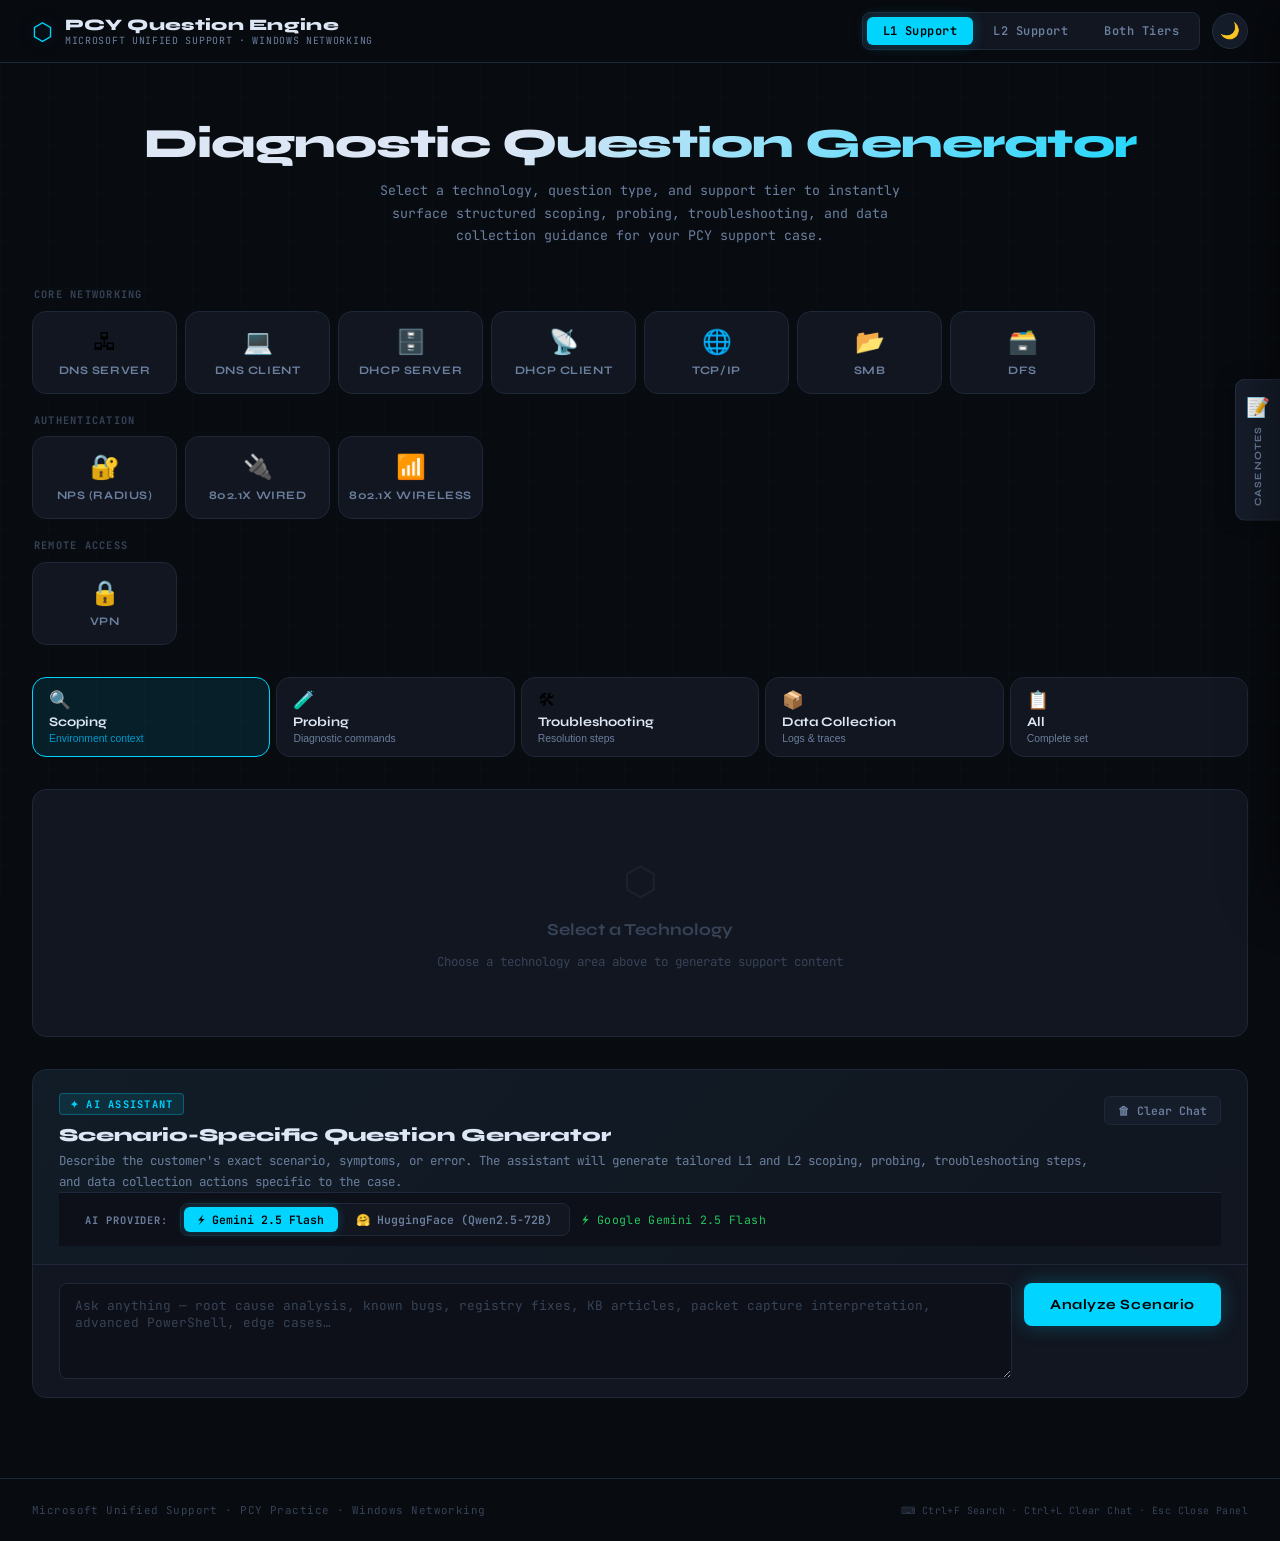
==== commit 3ce952d5: "Replace Pollinations with HuggingFace Qwen2.5-72B in UI and logic" ====
--- a/index.html
+++ b/index.html
@@ -124,7 +124,7 @@
         <span class="ai-provider-label">AI Provider:</span>
         <div class="ai-provider-toggle">
           <button class="ai-provider-btn active" id="providerGemini" onclick="setAiProvider('gemini')">⚡ Gemini 2.5 Flash</button>
-          <button class="ai-provider-btn" id="providerPollinations" onclick="setAiProvider('pollinations')">🌐 Pollinations (Free)</button>
+          <button class="ai-provider-btn" id="providerHuggingFace" onclick="setAiProvider('huggingface')">🤗 HuggingFace (Qwen2.5-72B)</button>
         </div>
         <span class="ai-provider-status" id="aiProviderStatus"></span>
       </div>
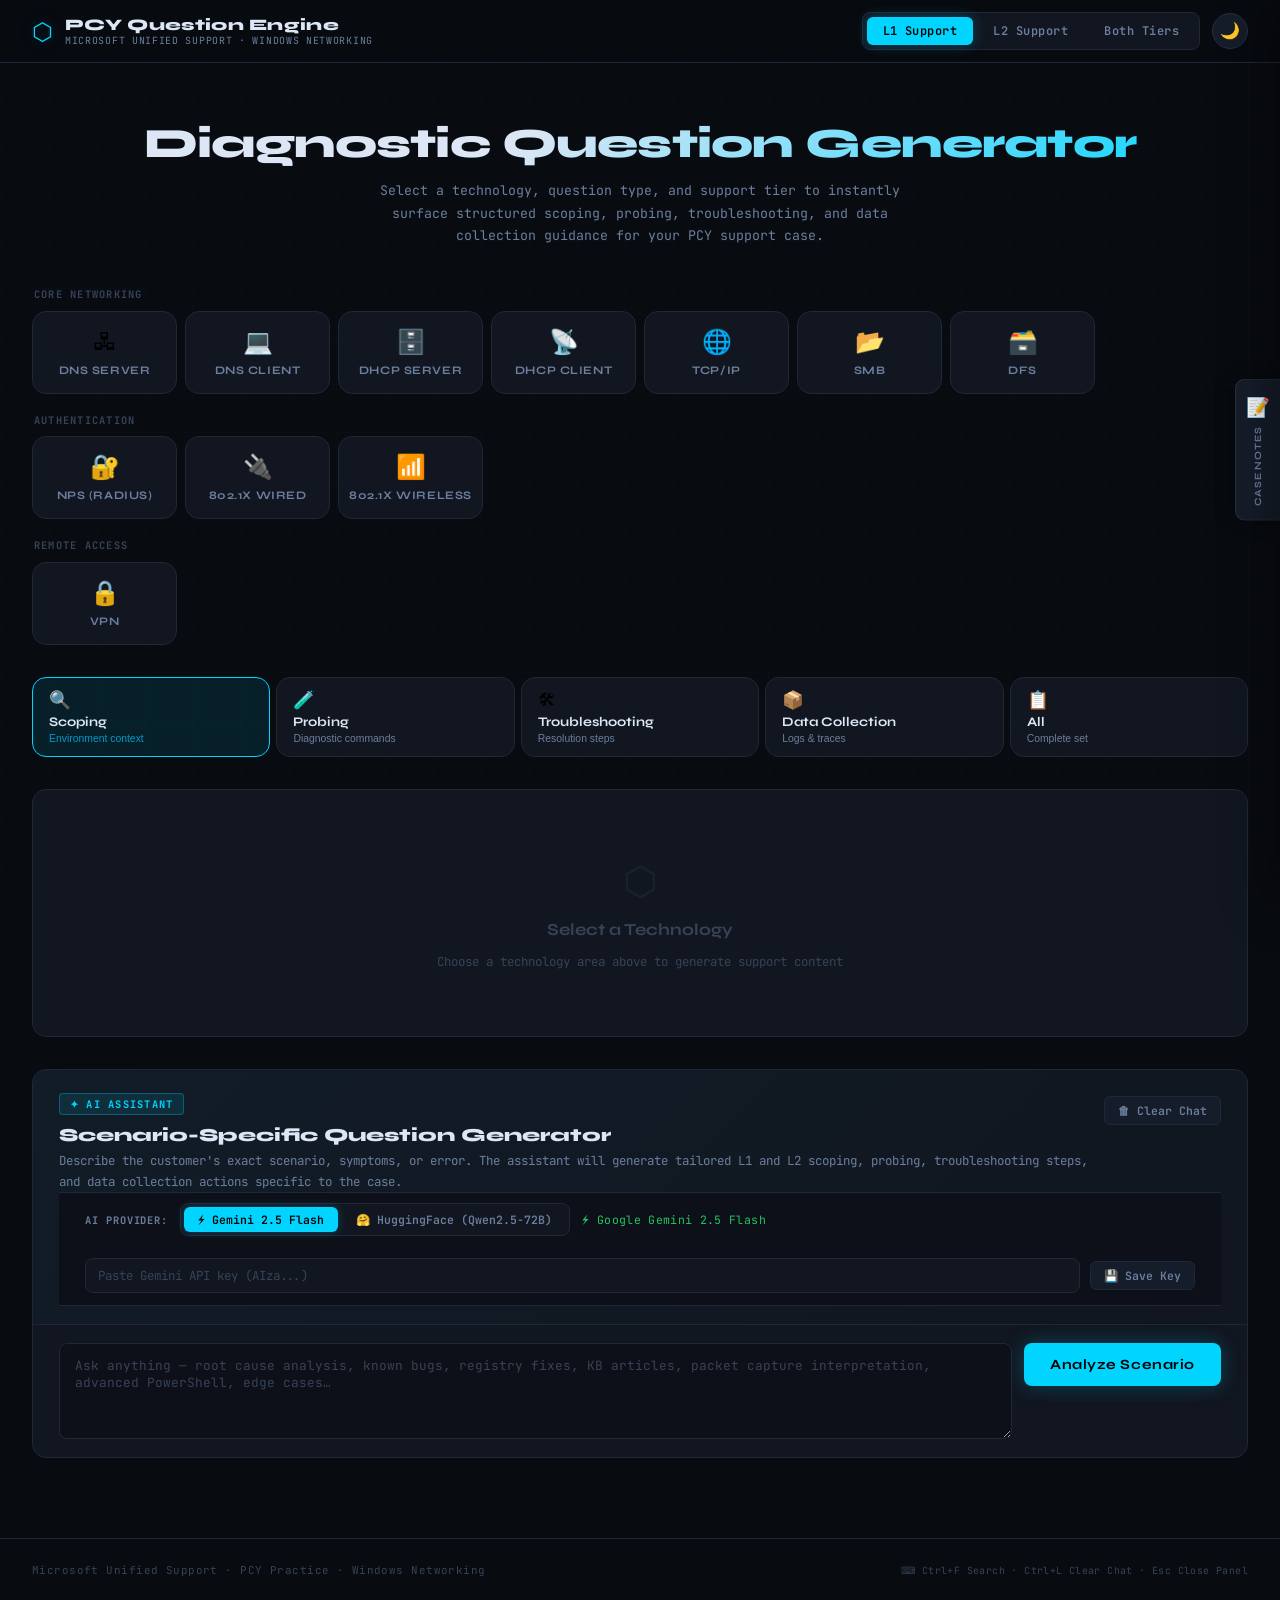
==== commit 0196ed87: "Gemini key stored in localStorage, not hardcoded" ====
--- a/index.html
+++ b/index.html
@@ -128,6 +128,14 @@
         </div>
         <span class="ai-provider-status" id="aiProviderStatus"></span>
       </div>
+      <div class="ai-key-row" id="geminiKeyRow">
+        <input class="ai-key-input" id="geminiKeyInput" type="password" placeholder="Paste Gemini API key (AIza...)" />
+        <button class="action-btn" onclick="saveApiKey('gemini')">💾 Save Key</button>
+      </div>
+      <div class="ai-key-row" id="hfKeyRow">
+        <input class="ai-key-input" id="hfKeyInput" type="password" placeholder="Paste HuggingFace API key (hf_...)" />
+        <button class="action-btn" onclick="saveApiKey('huggingface')">💾 Save Key</button>
+      </div>
     </div>
     <div class="ai-input-row">
       <textarea class="ai-input" id="aiInput" placeholder="Ask anything — root cause analysis, known bugs, registry fixes, KB articles, packet capture interpretation, advanced PowerShell, edge cases…" aria-label="AI assistant input"></textarea>
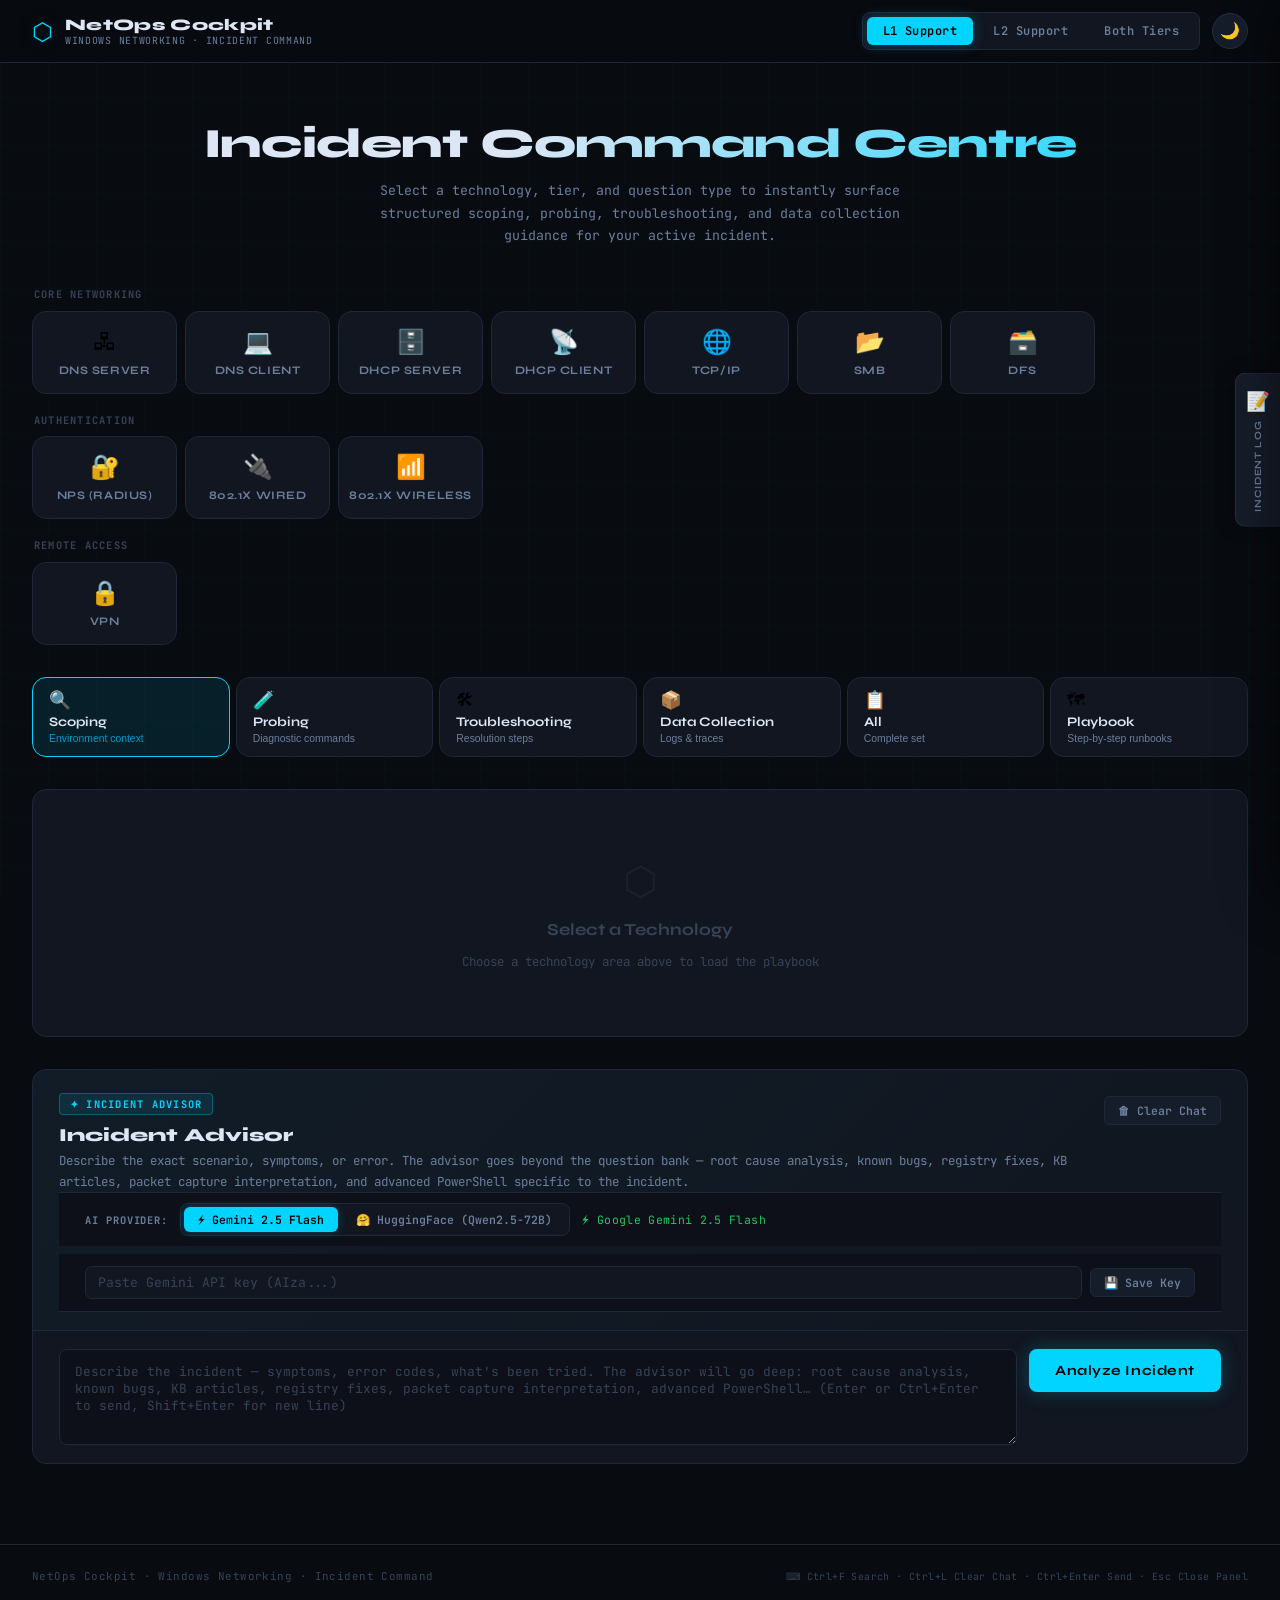
==== commit 64988a00: "ver1.8: NetOps Cockpit - full rewrite with Playbooks, Incident Log, Gemini 2.5 Flash, updated README" ====
--- a/index.html
+++ b/index.html
@@ -3,7 +3,13 @@
 <head>
   <meta charset="UTF-8" />
   <meta name="viewport" content="width=device-width, initial-scale=1.0"/>
-  <title>PCY Question Engine — MS Unified Support</title>
+  <title>NetOps Cockpit — Windows Networking Incident Command</title>
+  <meta name="description" content="NetOps Cockpit: structured scoping, probing, troubleshooting, data collection playbooks and AI advisor for Windows Networking incidents — DNS, DHCP, TCP/IP, SMB, DFS, NPS, 802.1x, VPN.">
+  <meta name="theme-color" content="#080b10">
+  <meta property="og:title" content="NetOps Cockpit — Windows Networking Incident Command">
+  <meta property="og:description" content="Structured playbooks and AI advisor for DNS, DHCP, TCP/IP, SMB, DFS, NPS, 802.1x and VPN incidents.">
+  <meta property="og:type" content="website">
+  <link rel="icon" type="image/svg+xml" href="data:image/svg+xml,%3Csvg xmlns='http://www.w3.org/2000/svg' viewBox='0 0 32 32'%3E%3Cpolygon points='16,2 30,10 30,22 16,30 2,22 2,10' fill='%23080b10' stroke='%2300d4ff' stroke-width='2'/%3E%3Ctext x='16' y='21' text-anchor='middle' font-size='14' font-family='monospace' fill='%2300d4ff'%3E⚡%3C/text%3E%3C/svg%3E">
   <link rel="preconnect" href="https://fonts.googleapis.com">
   <link href="https://fonts.googleapis.com/css2?family=JetBrains+Mono:wght@400;600;700&family=Syne:wght@400;600;700;800&display=swap" rel="stylesheet">
   <link rel="stylesheet" href="styles.css"/>
@@ -17,8 +23,8 @@
     <div class="logo">
       <span class="logo-icon">⬡</span>
       <div class="logo-text">
-        <span class="logo-title">PCY Question Engine</span>
-        <span class="logo-sub">Microsoft Unified Support · Windows Networking</span>
+        <span class="logo-title">NetOps Cockpit</span>
+        <span class="logo-sub">Windows Networking · Incident Command</span>
       </div>
     </div>
     <div class="header-right">
@@ -38,8 +44,8 @@
 <main class="main">
 
   <section class="hero">
-    <h1 class="hero-title">Diagnostic Question Generator</h1>
-    <p class="hero-sub">Select a technology, question type, and support tier to instantly surface structured scoping, probing, troubleshooting, and data collection guidance for your PCY support case.</p>
+    <h1 class="hero-title">Incident Command Centre</h1>
+    <p class="hero-sub">Select a technology, tier, and question type to instantly surface structured scoping, probing, troubleshooting, and data collection guidance for your active incident.</p>
   </section>
 
   <!-- Technology Selection -->
@@ -67,6 +73,10 @@
       <span class="qtype-tab-icon">📋</span><span class="qtype-tab-label">All</span>
       <span class="qtype-tab-desc">Complete set</span>
     </button>
+    <button class="qtype-tab" data-type="playbook" onclick="setQtype('playbook')" aria-label="Playbooks">
+      <span class="qtype-tab-icon">🗺</span><span class="qtype-tab-label">Playbook</span>
+      <span class="qtype-tab-desc">Step-by-step runbooks</span>
+    </button>
   </div>
 
   <!-- Output Area -->
@@ -74,7 +84,7 @@
     <div class="empty-state" id="emptyState">
       <div class="empty-icon">⬡</div>
       <div class="empty-title">Select a Technology</div>
-      <div class="empty-desc">Choose a technology area above to generate support content</div>
+      <div class="empty-desc">Choose a technology area above to load the playbook</div>
     </div>
     <div class="questions-output" id="questionsOutput" style="display:none;">
       <div class="output-header">
@@ -114,9 +124,9 @@
     <div class="ai-header">
       <div class="ai-header-top">
         <div>
-          <span class="ai-badge">✦ AI Assistant</span>
-          <h2 class="ai-title">Scenario-Specific Question Generator</h2>
-          <p class="ai-desc">Describe the customer's exact scenario, symptoms, or error. The assistant will generate tailored L1 and L2 scoping, probing, troubleshooting steps, and data collection actions specific to the case.</p>
+          <span class="ai-badge">✦ Incident Advisor</span>
+          <h2 class="ai-title">Incident Advisor</h2>
+          <p class="ai-desc">Describe the exact scenario, symptoms, or error. The advisor goes beyond the question bank — root cause analysis, known bugs, registry fixes, KB articles, packet capture interpretation, and advanced PowerShell specific to the incident.</p>
         </div>
         <button class="action-btn ai-clear-btn" onclick="clearAiChat()" aria-label="Clear chat history" title="Clear chat (Ctrl+L)">🗑 Clear Chat</button>
       </div>
@@ -138,9 +148,9 @@
       </div>
     </div>
     <div class="ai-input-row">
-      <textarea class="ai-input" id="aiInput" placeholder="Ask anything — root cause analysis, known bugs, registry fixes, KB articles, packet capture interpretation, advanced PowerShell, edge cases…" aria-label="AI assistant input"></textarea>
-      <button class="ai-btn" id="aiGenerateBtn" onclick="generateAiQuestions()" aria-label="Analyze scenario">
-        <span id="aiBtnText">Analyze Scenario</span>
+      <textarea class="ai-input" id="aiInput" placeholder="Describe the incident — symptoms, error codes, what's been tried. The advisor will go deep: root cause analysis, known bugs, KB articles, registry fixes, packet capture interpretation, advanced PowerShell… (Enter or Ctrl+Enter to send, Shift+Enter for new line)" aria-label="Incident Advisor input"></textarea>
+      <button class="ai-btn" id="aiGenerateBtn" onclick="generateAiQuestions()" aria-label="Analyze incident">
+        <span id="aiBtnText">Analyze Incident</span>
         <span id="aiBtnSpinner" class="spinner" style="display:none">⟳</span>
       </button>
     </div>
@@ -150,8 +160,8 @@
 </main>
 
 <footer class="footer">
-  <span>Microsoft Unified Support · PCY Practice · Windows Networking</span>
-  <span class="footer-shortcuts">⌨ Ctrl+F Search · Ctrl+L Clear Chat · Esc Close Panel</span>
+  <span>NetOps Cockpit · Windows Networking · Incident Command</span>
+  <span class="footer-shortcuts">⌨ Ctrl+F Search · Ctrl+L Clear Chat · Ctrl+Enter Send · Esc Close Panel</span>
 </footer>
 
 <div class="toast" id="toast" role="status" aria-live="polite">Copied!</div>
@@ -159,19 +169,19 @@
 <!-- ── Case Notes Sliding Panel ─────────────────────────────── -->
 <div class="cn-tab" id="cnTab" onclick="toggleCaseNotes()" role="button" aria-label="Open Case Notes panel" tabindex="0">
   <span class="cn-tab-icon">📝</span>
-  <span class="cn-tab-label">Case Notes</span>
+  <span class="cn-tab-label">Incident Log</span>
 </div>
 
 <div class="cn-overlay" id="cnOverlay" onclick="toggleCaseNotes()" aria-hidden="true"></div>
 
-<div class="cn-panel" id="cnPanel" role="dialog" aria-label="Case Notes Builder" aria-modal="true">
+<div class="cn-panel" id="cnPanel" role="dialog" aria-label="Incident Log" aria-modal="true">
 
   <div class="cn-panel-header">
     <div class="cn-panel-title">
       <span class="cn-panel-icon">📝</span>
       <div>
-        <div class="cn-panel-name">Case Notes Builder</div>
-        <div class="cn-panel-sub">MS Unified Support · ICM / SR Documentation</div>
+        <div class="cn-panel-name">Incident Log</div>
+        <div class="cn-panel-sub">Windows Networking · ICM / SR Documentation</div>
       </div>
     </div>
     <div class="cn-header-actions">
@@ -384,7 +394,14 @@
 
     </div><!-- end cn-sections -->
 
-    <pre class="cn-preview" id="cnPreview" style="display:none"></pre>
+    <!-- Formatted Note Preview -->
+    <div class="cn-preview-wrap" id="cnPreviewWrap">
+      <button class="cn-preview-toggle" id="cnPreviewToggle" onclick="toggleCnPreview()">
+        <span id="cnPreviewToggleIcon">▶</span>
+        <span>Formatted Note Preview</span>
+      </button>
+      <pre class="cn-preview" id="cnPreview" style="display:none"></pre>
+    </div>
 
   </div><!-- end cn-body -->
 </div><!-- end cn-panel -->
--- a/styles.css
+++ b/styles.css
@@ -423,11 +423,7 @@
   background:rgba(239,68,68,.1);border:1px solid rgba(239,68,68,.3);
   color:var(--red);
 }
-.ai-bubble-text{
-  white-space:pre-wrap;word-break:break-word;
-  font-family:var(--mono);font-size:.82rem;line-height:1.7;
-  background:none;border:none;padding:0;margin:0;
-}
+
 .ai-error{padding:18px 26px;color:var(--red);font-size:.82rem}
 
 /* ── Footer ──────────────────────────────────────────────────── */
@@ -1011,4 +1007,217 @@
 body.theme-glass .q-copy:hover{border-color:var(--accent);color:var(--accent)}
 
 /* Tech group label */
-body.theme-glass .tech-group-label{color:var(--text3)}+body.theme-glass .tech-group-label{color:var(--text3)}
+
+.ai-key-row { display: none; align-items: center; gap: 8px; margin-top: 8px; }
+.ai-key-input { flex: 1; padding: 7px 12px; border-radius: 7px; border: 1px solid var(--border); background: var(--surface); color: var(--text); font-size: .82rem; outline: none; }
+.ai-key-input:focus { border-color: var(--accent); }
+
+/* ── AI Bubble Markdown Rendering ────────────────────────────────────────── */
+.ai-bubble-text { font-family: var(--mono); font-size: .82rem; line-height: 1.7; }
+.ai-bubble-text .md-h1 { font-family: var(--head); font-size: 1rem; font-weight: 700; color: var(--accent); margin: .9rem 0 .3rem; }
+.ai-bubble-text .md-h2 { font-family: var(--head); font-size: .9rem; font-weight: 700; color: var(--text); margin: .7rem 0 .25rem; }
+.ai-bubble-text .md-h3 { font-family: var(--head); font-size: .82rem; font-weight: 700; color: var(--text2); margin: .5rem 0 .2rem; }
+.ai-bubble-text .md-p  { margin: .25rem 0; }
+.ai-bubble-text .md-ul { margin: .25rem 0 .25rem 1.2rem; padding: 0; list-style: disc; }
+.ai-bubble-text .md-ul li { margin: .15rem 0; }
+.ai-bubble-text .md-inline { background: var(--surface3); border: 1px solid var(--border2); border-radius: 3px; padding: 1px 5px; font-size: .78rem; color: var(--accent); }
+.ai-bubble-text .md-code { background: var(--bg2); border: 1px solid var(--border); border-radius: var(--r); padding: 10px 14px; margin: .5rem 0; font-size: .76rem; line-height: 1.6; white-space: pre-wrap; word-break: break-word; color: var(--text); overflow-x: auto; }
+.ai-bubble-text strong { color: var(--text); font-weight: 700; }
+.ai-bubble-text em { color: var(--text2); font-style: italic; }
+
+body.theme-glass .ai-bubble-text .md-inline { background: rgba(255,255,255,0.65); border-color: rgba(0,119,204,0.30); color: var(--accent); }
+body.theme-glass .ai-bubble-text .md-code   { background: rgba(255,255,255,0.55); border-color: rgba(180,210,240,0.55); }
+body.theme-glass .ai-bubble-text .md-h1     { color: var(--accent); }
+
+/* ── Playbook ─────────────────────────────────────────────────────────────── */
+
+/* Symptom picker grid */
+.pb-symptom-grid {
+  display: grid;
+  grid-template-columns: repeat(auto-fill, minmax(220px, 1fr));
+  gap: 10px;
+  padding: 20px;
+}
+.pb-symptom-card {
+  display: flex;
+  flex-direction: column;
+  align-items: flex-start;
+  gap: 6px;
+  background: var(--surface2);
+  border: 1px solid var(--border);
+  border-radius: var(--rl);
+  padding: 14px 16px;
+  cursor: pointer;
+  text-align: left;
+  transition: all .18s;
+}
+.pb-symptom-card:hover {
+  border-color: var(--accent);
+  background: var(--accent-dim);
+  transform: translateY(-2px);
+}
+.pb-symptom-title {
+  font-family: var(--head);
+  font-size: .8rem;
+  font-weight: 700;
+  color: var(--text);
+  line-height: 1.4;
+}
+.pb-symptom-meta {
+  font-size: .65rem;
+  color: var(--text2);
+  letter-spacing: .04em;
+}
+
+/* Severity dot on symptom card */
+.pb-sev-dot {
+  width: 8px;
+  height: 8px;
+  border-radius: 50%;
+  flex-shrink: 0;
+}
+.pb-sev-dot.pb-sev-high   { background: var(--red); }
+.pb-sev-dot.pb-sev-medium { background: var(--l2); }
+.pb-sev-dot.pb-sev-low    { background: var(--l1); }
+
+/* Back bar */
+.pb-back {
+  display: flex;
+  align-items: center;
+  gap: 12px;
+  padding: 12px 20px;
+  border-bottom: 1px solid var(--border);
+  background: var(--bg2);
+  flex-wrap: wrap;
+}
+.pb-title {
+  font-family: var(--head);
+  font-size: .88rem;
+  font-weight: 700;
+  color: var(--text);
+  flex: 1;
+}
+.pb-severity {
+  font-size: .65rem;
+  font-weight: 700;
+  letter-spacing: .1em;
+  padding: 3px 9px;
+  border-radius: 4px;
+}
+.pb-severity.pb-sev-high   { background: rgba(239,68,68,.12);  color: var(--red); border: 1px solid rgba(239,68,68,.3); }
+.pb-severity.pb-sev-medium { background: var(--l2-dim);        color: var(--l2);  border: 1px solid rgba(245,158,11,.3); }
+.pb-severity.pb-sev-low    { background: var(--l1-dim);        color: var(--l1);  border: 1px solid rgba(34,197,94,.3); }
+
+/* Phase block */
+.pb-phase { border-top: 1px solid var(--border); }
+.pb-phase:first-of-type { border-top: none; }
+.pb-phase-header {
+  display: flex;
+  align-items: center;
+  gap: 8px;
+  padding: 10px 20px;
+  background: var(--bg2);
+  border-bottom: 1px solid var(--border);
+}
+.pb-phase-icon { font-size: 1rem; }
+.pb-phase-name {
+  font-family: var(--head);
+  font-size: .82rem;
+  font-weight: 700;
+  color: var(--text);
+}
+.pb-phase-count {
+  font-size: .65rem;
+  color: var(--text3);
+  margin-left: auto;
+  letter-spacing: .04em;
+}
+
+/* Step row — reuses question-item layout */
+.pb-step-body {
+  flex: 1;
+  display: flex;
+  flex-direction: column;
+  gap: 4px;
+}
+.pb-action {
+  font-family: var(--mono);
+  font-size: .8rem;
+  color: var(--accent);
+  background: var(--bg2);
+  border: 1px solid var(--border);
+  border-radius: 4px;
+  padding: 4px 8px;
+  white-space: pre-wrap;
+  word-break: break-all;
+  display: block;
+}
+.pb-expect {
+  font-size: .72rem;
+  color: var(--text2);
+  line-height: 1.5;
+  padding-left: 2px;
+}
+
+/* Empty state */
+.pb-empty {
+  padding: 3rem 2rem;
+  text-align: center;
+  color: var(--text3);
+  font-size: .82rem;
+}
+
+/* Glass theme overrides */
+body.theme-glass .pb-symptom-card {
+  background: rgba(255,255,255,0.50);
+  border-color: rgba(180,210,240,0.55);
+  backdrop-filter: blur(12px);
+  -webkit-backdrop-filter: blur(12px);
+}
+body.theme-glass .pb-symptom-card:hover {
+  background: rgba(0,119,204,0.08);
+  border-color: var(--accent);
+}
+body.theme-glass .pb-phase-header {
+  background: rgba(220,232,248,0.55);
+  border-bottom: 1px solid rgba(180,210,240,0.45);
+}
+body.theme-glass .pb-back {
+  background: rgba(220,232,248,0.55);
+  border-bottom: 1px solid rgba(180,210,240,0.45);
+}
+body.theme-glass .pb-action {
+  background: rgba(255,255,255,0.60);
+  border-color: rgba(0,119,204,0.25);
+  color: var(--accent);
+}
+
+/* ── Incident Log — Formatted Note Preview collapsible ───────────────────── */
+.cn-preview-wrap {
+  margin-top: 16px;
+  border: 1px solid var(--border);
+  border-radius: var(--rl);
+  overflow: hidden;
+}
+.cn-preview-toggle {
+  width: 100%;
+  display: flex;
+  align-items: center;
+  gap: 8px;
+  padding: 10px 14px;
+  background: var(--bg2);
+  border: none;
+  cursor: pointer;
+  font-family: var(--head);
+  font-size: .78rem;
+  font-weight: 700;
+  color: var(--text2);
+  text-align: left;
+  transition: color .15s;
+}
+.cn-preview-toggle:hover { color: var(--accent); }
+#cnPreviewToggleIcon { font-size: .6rem; color: var(--text3); }
+
+body.theme-glass .cn-preview-wrap { border-color: rgba(180,210,240,0.50); }
+body.theme-glass .cn-preview-toggle { background: rgba(220,232,248,0.55); }
